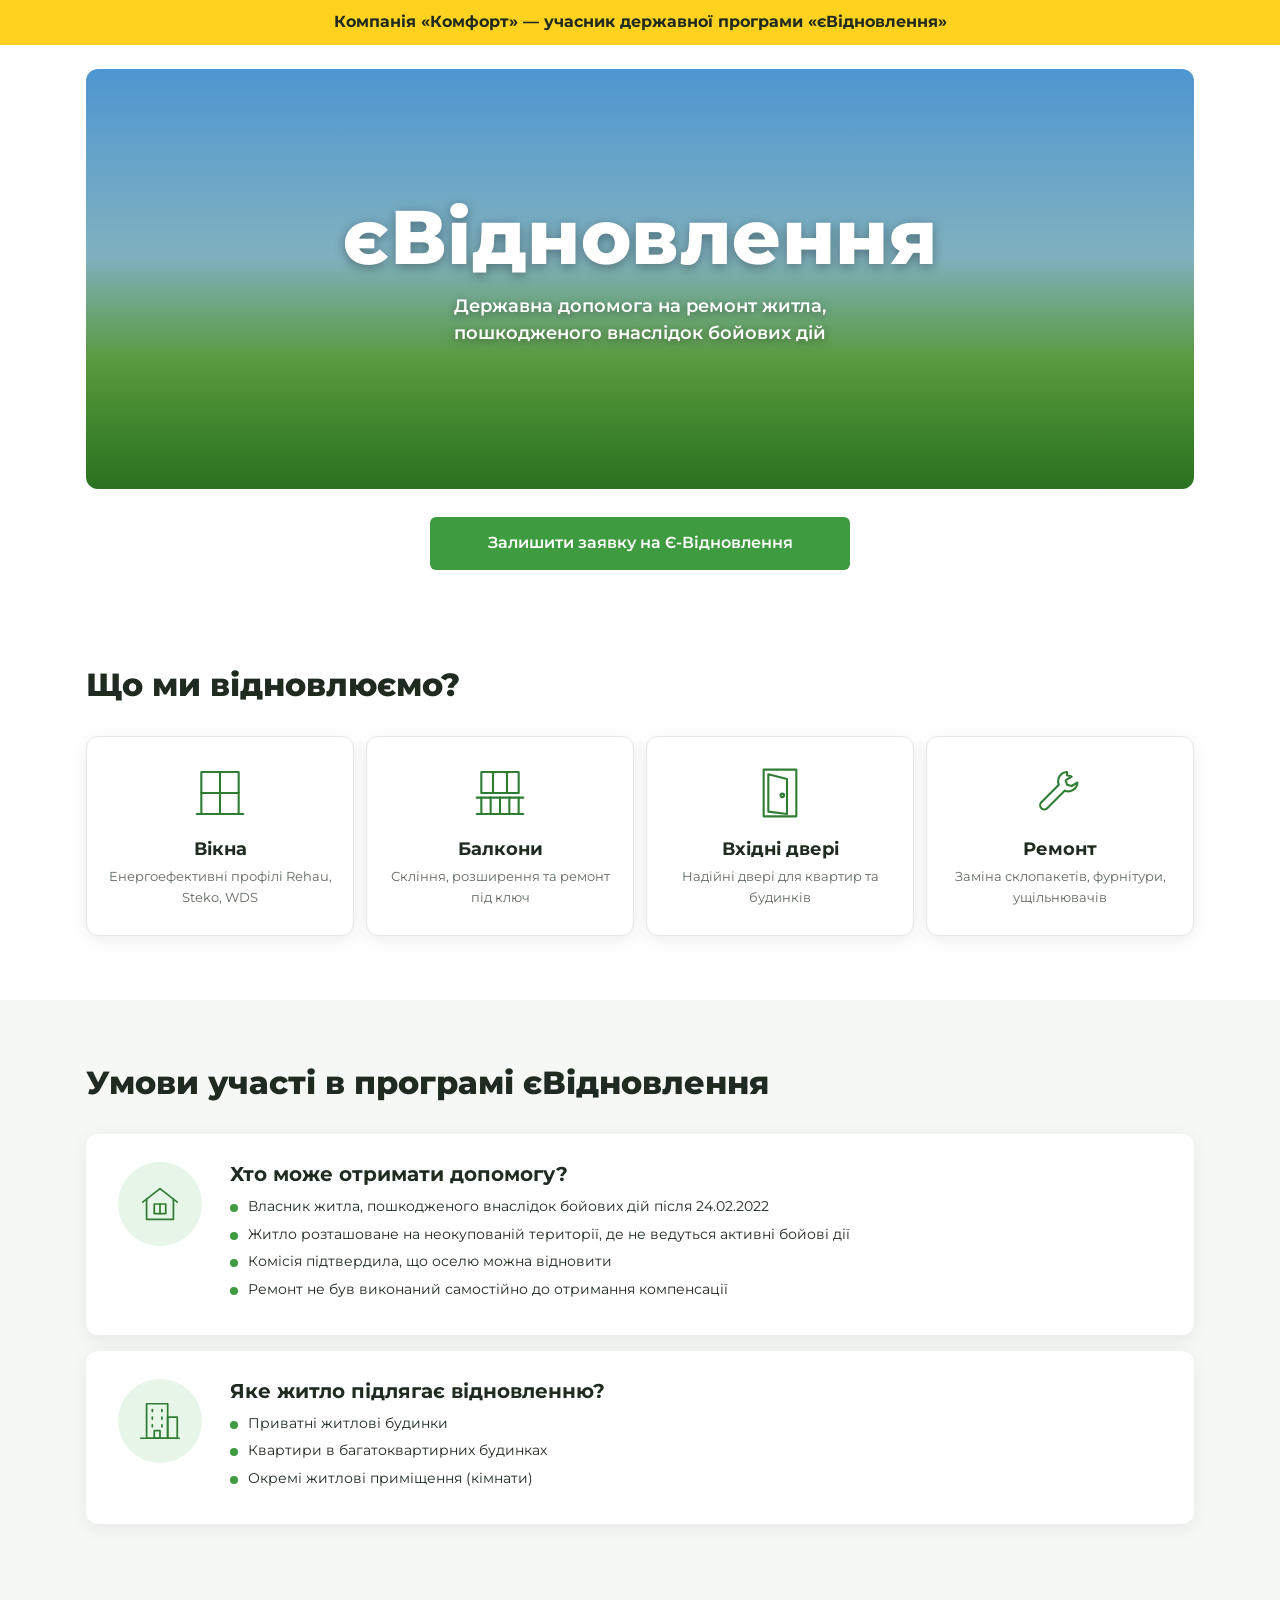
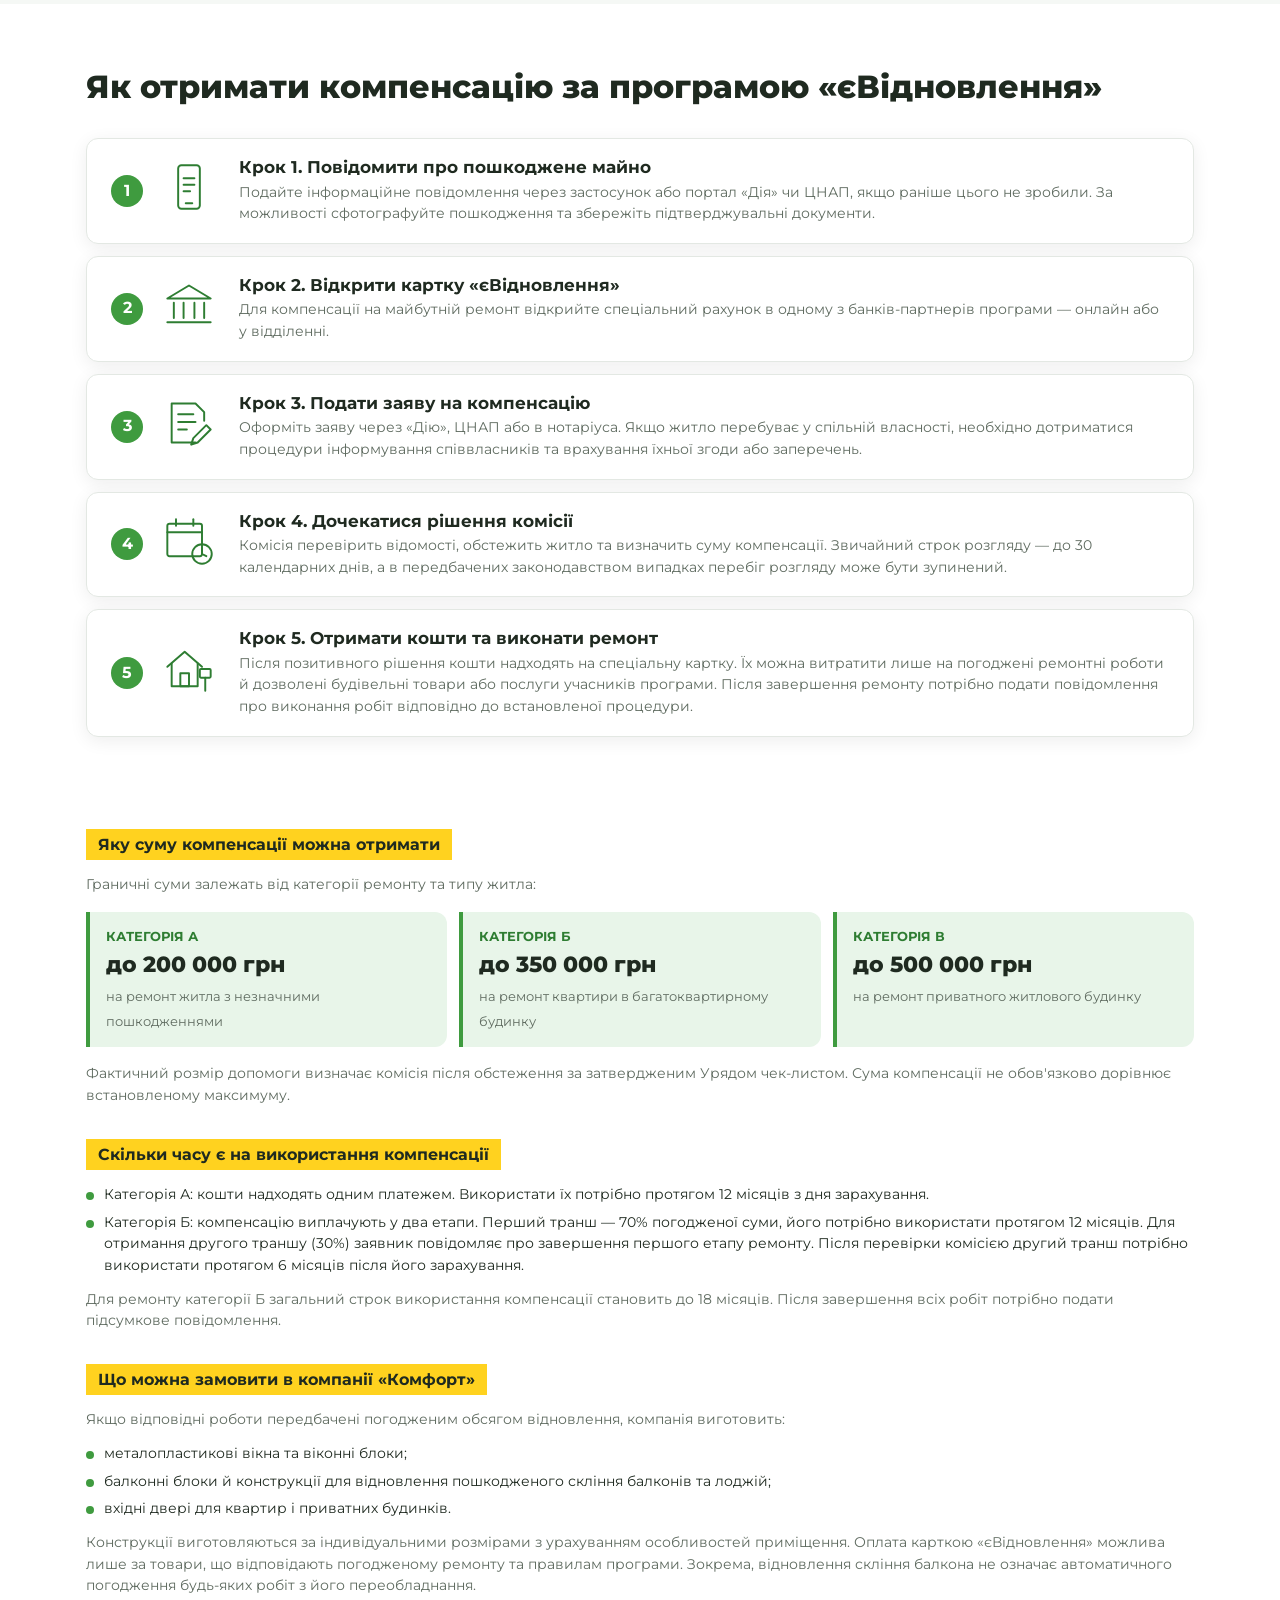
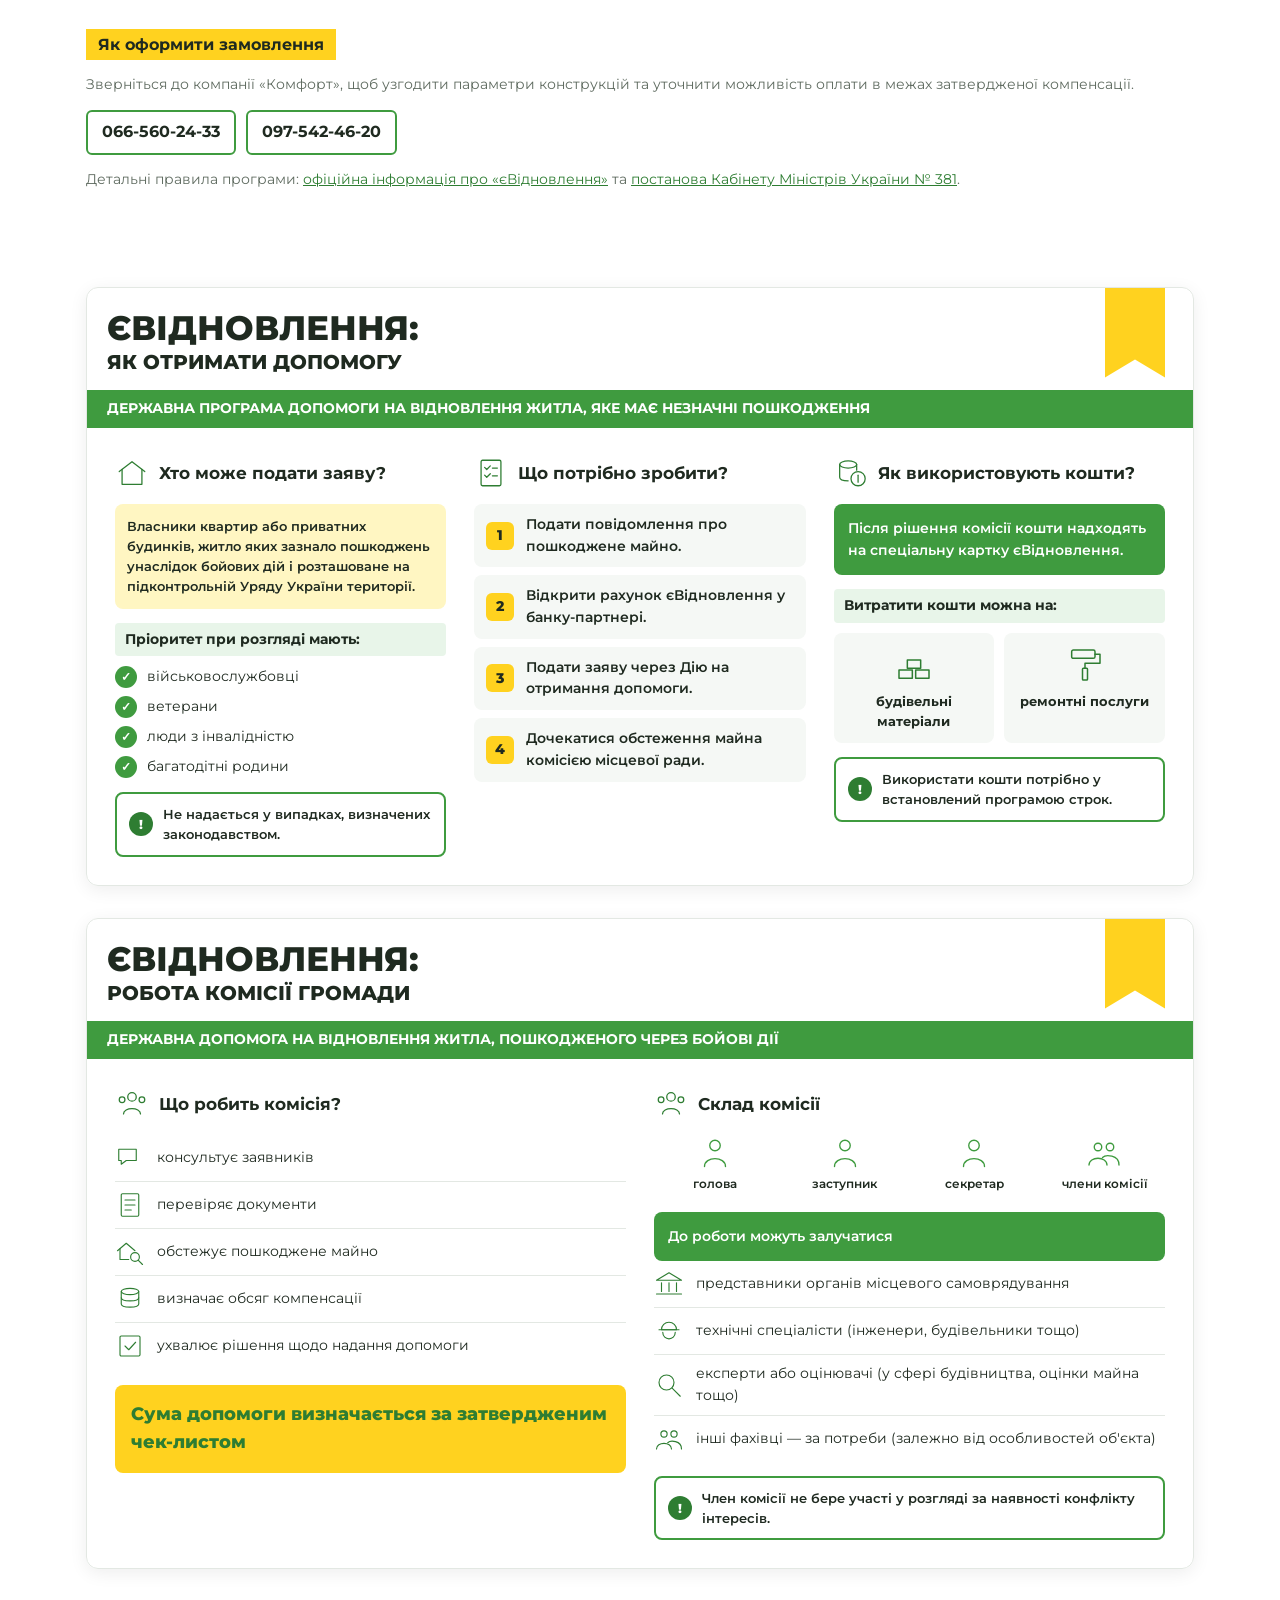
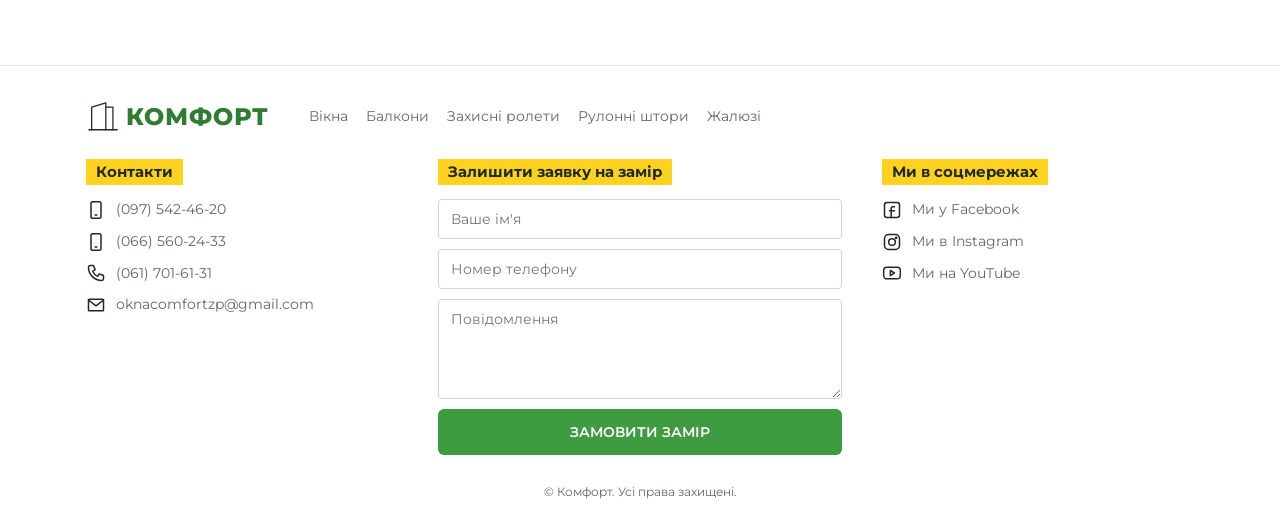
==== index.html @ f156e572 "Лендинг єВідновлення: HTML/CSS + AOS Co-Authored-By: Claude Opus 5.5 <noreply@anthropic.com> Claude-" ====
<!DOCTYPE html>
<html lang="uk">
<head>
<meta charset="UTF-8">
<meta name="viewport" content="width=device-width, initial-scale=1">
<title>єВідновлення — Компанія «Комфорт»</title>
<meta name="description" content="Компанія «Комфорт» — учасник державної програми «єВідновлення». Вікна, балкони, вхідні двері та ремонт за рахунок компенсації.">

<link rel="preconnect" href="https://fonts.googleapis.com">
<link rel="preconnect" href="https://fonts.gstatic.com" crossorigin>
<link href="https://fonts.googleapis.com/css2?family=Montserrat:wght@400;500;600;700;800&display=swap" rel="stylesheet">
<!-- AOS: анімації при прокрутці -->
<link rel="stylesheet" href="https://unpkg.com/aos@2.3.4/dist/aos.css">

<style>
/* ============ БАЗА ============ */
:root{
  --green:#3f9b3f;
  --green-dark:#2e7d32;
  --green-light:#e8f5e9;
  --yellow:#ffd21f;
  --yellow-soft:#fff6c2;
  --text:#1f2a20;
  --muted:#5f6b60;
  --border:#e3e8e3;
  --bg-soft:#f5f8f5;
  --radius:12px;
  --shadow:0 4px 18px rgba(0,0,0,.07);
  --container:1140px;
}
*,*::before,*::after{box-sizing:border-box}
html{scroll-behavior:smooth}
body{
  margin:0;
  font-family:"Montserrat",Arial,sans-serif;
  font-size:15px;
  line-height:1.55;
  color:var(--text);
  background:#fff;
}
img{max-width:100%;display:block}
a{color:var(--green-dark)}
h1,h2,h3,h4{margin:0;line-height:1.2}
ul{margin:0;padding:0}
.container{width:100%;max-width:var(--container);margin:0 auto;padding:0 16px}
section{padding:48px 0}
.section-title{font-size:24px;font-weight:800;margin-bottom:24px}
.btn{
  display:inline-block;
  background:var(--green);
  color:#fff;
  font-weight:600;
  text-decoration:none;
  padding:14px 28px;
  border:0;
  border-radius:6px;
  cursor:pointer;
  font-family:inherit;
  font-size:16px;
  transition:background .2s,transform .2s;
}
.btn:hover{background:var(--green-dark);transform:translateY(-2px)}
.icon{width:48px;height:48px;stroke:var(--green-dark);fill:none;stroke-width:1.8;stroke-linecap:round;stroke-linejoin:round}

/* ============ ВЕРХНЯ ПЛАШКА ============ */
.topbar{
  background:var(--yellow);
  text-align:center;
  font-weight:700;
  font-size:14px;
  padding:10px 16px;
}

/* ============ HERO ============ */
.hero{padding:24px 0 32px}
.hero__banner{
  position:relative;
  border-radius:var(--radius);
  overflow:hidden;
  min-height:240px;
  display:flex;
  flex-direction:column;
  align-items:center;
  justify-content:center;
  text-align:center;
  padding:32px 16px;
  color:#fff;
  /* Замініть на своє зображення: images/hero.jpg (небо, соняшники, будинок) */
  background:
    linear-gradient(180deg,rgba(0,40,90,.15),rgba(0,60,0,.35)),
    url("images/hero.jpg") center/cover no-repeat,
    linear-gradient(180deg,#5aa9e6 0%,#a8d8f0 45%,#7cc04f 70%,#3f8f2f 100%);
}
.hero__title{
  font-size:40px;
  font-weight:800;
  letter-spacing:.5px;
  text-shadow:0 3px 12px rgba(0,0,0,.35);
}
.hero__subtitle{
  margin-top:10px;
  font-size:15px;
  font-weight:600;
  max-width:440px;
  text-shadow:0 2px 8px rgba(0,0,0,.4);
}
.hero__cta{text-align:center;margin-top:28px}
.hero__cta .btn{width:100%;max-width:420px}

/* ============ ЩО МИ ВІДНОВЛЮЄМО ============ */
.services{display:grid;grid-template-columns:repeat(2,1fr);gap:12px}
.service{
  background:#fff;
  border:1px solid var(--border);
  border-radius:var(--radius);
  box-shadow:var(--shadow);
  padding:20px 12px;
  text-align:center;
  transition:transform .2s,box-shadow .2s;
}
.service:hover{transform:translateY(-4px);box-shadow:0 8px 24px rgba(0,0,0,.1)}
.service .icon{width:56px;height:56px;margin:0 auto 10px}
.service h3{font-size:16px;font-weight:700;margin-bottom:6px}
.service p{margin:0;font-size:12px;color:var(--muted)}

/* ============ УМОВИ УЧАСТІ ============ */
.conditions{background:var(--bg-soft)}
.cond-card{
  display:flex;
  gap:16px;
  background:#fff;
  border-radius:var(--radius);
  box-shadow:var(--shadow);
  padding:20px;
  margin-bottom:16px;
}
.cond-card__icon{
  flex:0 0 64px;height:64px;border-radius:50%;
  background:var(--green-light);
  display:flex;align-items:center;justify-content:center;
}
.cond-card__icon .icon{width:36px;height:36px}
.cond-card h3{font-size:17px;font-weight:700;margin-bottom:10px}
.list-dot{list-style:none}
.list-dot li{position:relative;padding-left:18px;margin-bottom:6px;font-size:14px}
.list-dot li::before{
  content:"";position:absolute;left:0;top:8px;
  width:8px;height:8px;border-radius:50%;background:var(--green);
}

/* ============ КРОКИ ============ */
.steps{counter-reset:step}
.step{
  display:flex;align-items:flex-start;gap:14px;
  background:#fff;
  border:1px solid var(--border);
  border-radius:var(--radius);
  box-shadow:var(--shadow);
  padding:16px;
  margin-bottom:12px;
}
.step__num{
  flex:0 0 32px;height:32px;border-radius:50%;
  background:var(--green);color:#fff;font-weight:700;
  display:flex;align-items:center;justify-content:center;
}
.step__icon{display:none}
.step h3{font-size:15px;font-weight:700;margin-bottom:4px}
.step p{margin:0;font-size:13px;color:var(--muted)}

/* ============ ІНФО-БЛОКИ (суми, строки, замовлення) ============ */
.info{padding-top:16px}
.info-block{margin-bottom:32px}
.info-block h3{
  display:inline-block;
  background:var(--yellow);
  font-size:16px;font-weight:700;
  padding:6px 12px;
  margin-bottom:14px;
}
.info-block p{margin:0 0 12px;font-size:14px;color:var(--muted)}
.info-block ul{margin:0 0 12px}
.info-block .list-dot li{color:var(--text)}
.amounts{display:grid;gap:12px;margin:16px 0}
.amount{
  border-left:4px solid var(--green);
  background:var(--green-light);
  border-radius:0 var(--radius) var(--radius) 0;
  padding:14px 16px;
}
.amount b{display:block;font-size:13px;color:var(--green-dark);text-transform:uppercase}
.amount strong{display:block;font-size:22px;font-weight:800;margin:2px 0}
.amount span{font-size:13px;color:var(--muted)}
.phones{display:flex;flex-wrap:wrap;gap:10px;margin:14px 0}
.phones a{
  text-decoration:none;font-weight:700;color:var(--text);
  border:2px solid var(--green);border-radius:6px;padding:8px 14px;
}
.phones a:hover{background:var(--green);color:#fff}

/* ============ ІНФОГРАФІКА ============ */
.ig{
  border:1px solid var(--border);
  border-radius:var(--radius);
  overflow:hidden;
  box-shadow:var(--shadow);
  margin-bottom:32px;
}
.ig__head{
  position:relative;
  padding:20px 70px 16px 20px;
}
.ig__head h2{font-size:24px;font-weight:800;text-transform:uppercase}
.ig__head h2 small{display:block;font-size:16px;margin-top:2px}
.ig__flag{
  position:absolute;top:0;right:16px;width:44px;height:64px;
  background:var(--yellow);
  clip-path:polygon(0 0,100% 0,100% 100%,50% 80%,0 100%);
}
.ig__strip{
  background:var(--green);color:#fff;
  font-size:12px;font-weight:700;text-transform:uppercase;
  padding:8px 20px;
}
.ig__body{display:grid;gap:16px;padding:20px}
.ig__col h3{
  display:flex;align-items:center;gap:10px;
  font-size:17px;font-weight:700;margin-bottom:14px;
}
.ig__col h3 .icon{width:34px;height:34px;flex:0 0 34px}
.note-yellow{background:var(--yellow-soft);border-radius:8px;padding:12px;font-size:13px;font-weight:600}
.note-green{background:var(--green);color:#fff;border-radius:8px;padding:14px;font-size:14px;font-weight:600}
.sub-title{background:var(--green-light);font-weight:700;font-size:14px;padding:6px 10px;margin:14px 0 10px;border-radius:4px}
.check-list{list-style:none}
.check-list li{display:flex;align-items:center;gap:10px;font-size:14px;margin-bottom:8px}
.check-list li::before{
  content:"✓";flex:0 0 22px;height:22px;border-radius:50%;
  background:var(--green);color:#fff;font-size:12px;font-weight:700;
  display:flex;align-items:center;justify-content:center;
}
.warn{
  display:flex;align-items:center;gap:10px;
  border:2px solid var(--green);border-radius:8px;
  padding:10px 12px;margin-top:14px;font-size:13px;font-weight:600;
}
.warn::before{
  content:"!";flex:0 0 24px;height:24px;border-radius:50%;
  background:var(--green-dark);color:#fff;font-weight:800;
  display:flex;align-items:center;justify-content:center;
}
.num-list{list-style:none}
.num-list li{
  display:flex;gap:12px;align-items:center;
  background:var(--bg-soft);border-radius:8px;
  padding:10px 12px;margin-bottom:8px;font-size:14px;font-weight:600;
}
.num-list li span{
  flex:0 0 28px;height:28px;border-radius:6px;background:var(--yellow);
  font-weight:800;display:flex;align-items:center;justify-content:center;
}
.spend{display:grid;grid-template-columns:1fr 1fr;gap:10px;text-align:center;font-weight:700;font-size:13px}
.spend div{background:var(--bg-soft);border-radius:8px;padding:12px 6px}
.spend .icon{width:40px;height:40px;margin:0 auto 6px}
.role-list{display:grid;grid-template-columns:repeat(4,1fr);gap:8px;text-align:center;font-size:12px;font-weight:600}
.role-list .icon{display:block;width:36px;height:36px;margin:0 auto 4px;stroke:var(--green)}
.spend .icon{display:block}
.icon-list{list-style:none}
.icon-list li{display:flex;align-items:center;gap:12px;font-size:14px;padding:8px 0;border-bottom:1px solid var(--border)}
.icon-list li:last-child{border-bottom:0}
.icon-list .icon{width:30px;height:30px;flex:0 0 30px}
.sum-box{
  background:var(--yellow);border-radius:8px;
  padding:16px;font-size:18px;font-weight:800;color:var(--green-dark);margin-top:16px;
}

/* ============ ФУТЕР ============ */
.footer{border-top:1px solid var(--border);padding:32px 0 24px;background:#fff}
.footer__top{display:flex;flex-direction:column;gap:16px;margin-bottom:24px}
.logo{display:flex;align-items:center;gap:6px;text-decoration:none;color:var(--green-dark);font-size:24px;font-weight:800;letter-spacing:1px}
.logo .icon{width:34px;height:34px;stroke:var(--text)}
.footer__nav{display:flex;flex-wrap:wrap;gap:8px 18px}
.footer__nav a{text-decoration:none;color:var(--muted);font-size:14px}
.footer__nav a:hover{color:var(--green-dark)}
.footer__grid{display:grid;gap:28px}
.footer h4{
  display:inline-block;background:var(--yellow);
  font-size:15px;padding:4px 10px;margin-bottom:14px;
}
.contacts{list-style:none}
.contacts li{margin-bottom:10px}
.contacts a{display:flex;align-items:center;gap:10px;text-decoration:none;color:var(--muted);font-size:14px}
.contacts .icon{width:20px;height:20px;stroke:var(--text)}
.form{display:grid;gap:10px}
.form input,.form textarea{
  width:100%;font-family:inherit;font-size:14px;
  border:1px solid #cfd6cf;border-radius:4px;padding:10px 12px;
}
.form input:focus,.form textarea:focus{outline:2px solid var(--green);border-color:transparent}
.form textarea{min-height:100px;resize:vertical}
.form .btn{text-transform:uppercase;font-size:14px}
.copy{text-align:center;color:var(--muted);font-size:12px;margin-top:28px}

/* ============ ПЛАНШЕТ ≥ 640 ============ */
@media (min-width:640px){
  .hero__banner{min-height:320px}
  .hero__title{font-size:56px}
  .services{grid-template-columns:repeat(4,1fr)}
  .amounts{grid-template-columns:repeat(3,1fr)}
  .footer__grid{grid-template-columns:1fr 1fr}
}

/* ============ ДЕСКТОП ≥ 992 ============ */
@media (min-width:992px){
  body{font-size:16px}
  section{padding:64px 0}
  .section-title{font-size:32px;margin-bottom:32px}
  .topbar{font-size:16px}
  .hero__banner{min-height:420px}
  .hero__title{font-size:76px}
  .hero__subtitle{font-size:18px;max-width:520px}
  .service{padding:28px 16px}
  .service h3{font-size:18px}
  .service p{font-size:13px}
  .cond-card{padding:28px 32px;gap:28px}
  .cond-card__icon{flex-basis:84px;height:84px}
  .cond-card__icon .icon{width:46px;height:46px}
  .cond-card h3{font-size:20px}
  .step{align-items:center;padding:18px 24px;gap:20px}
  .step__icon{display:block;flex:0 0 56px}
  .step__icon .icon{width:52px;height:52px}
  .step h3{font-size:17px}
  .step p{font-size:14px}
  .ig__head h2{font-size:34px}
  .ig__head h2 small{font-size:20px}
  .ig__flag{width:60px;height:90px;right:28px}
  .ig__strip{font-size:14px}
  .ig__body{grid-template-columns:repeat(3,1fr);gap:28px;padding:28px}
  .ig__body--two{grid-template-columns:1fr 1fr}
  .footer__top{flex-direction:row;align-items:center;gap:40px}
  .footer__grid{grid-template-columns:1fr 1.3fr 1fr;gap:40px}
}

/* Пульсація головної кнопки */
.hero__cta .btn{animation:pulse 2.4s ease-in-out 1.5s infinite}
@keyframes pulse{
  0%,100%{box-shadow:0 0 0 0 rgba(63,155,63,.45)}
  50%{box-shadow:0 0 0 12px rgba(63,155,63,0)}
}
/* Не даємо AOS створювати горизонтальний скрол на мобільному */
body{overflow-x:hidden}

/* Повага до налаштувань «менше анімацій» */
@media (prefers-reduced-motion:reduce){
  *{transition:none!important;animation:none!important}
  html{scroll-behavior:auto}
}
</style>
</head>
<body>

<!-- ================= ВЕРХНЯ ПЛАШКА ================= -->
<div class="topbar" data-aos="fade-down">Компанія «Комфорт» — учасник державної програми «єВідновлення»</div>

<!-- ================= HERO ================= -->
<header class="hero">
  <div class="container">
    <div class="hero__banner" data-aos="zoom-in">
      <h1 class="hero__title" data-aos="fade-down" data-aos-delay="300">єВідновлення</h1>
      <p class="hero__subtitle" data-aos="fade-up" data-aos-delay="500">Державна допомога на ремонт житла, пошкодженого внаслідок бойових дій</p>
    </div>
    <div class="hero__cta" data-aos="zoom-in" data-aos-delay="600">
      <a href="#order" class="btn">Залишити заявку на Є-Відновлення</a>
    </div>
  </div>
</header>

<!-- ================= ЩО МИ ВІДНОВЛЮЄМО ================= -->
<section id="services">
  <div class="container">
    <h2 class="section-title" data-aos="fade-up">Що ми відновлюємо?</h2>
    <div class="services">
      <div class="service" data-aos="flip-left" data-aos-delay="0">
        <svg class="icon" viewBox="0 0 48 48"><rect x="8" y="6" width="32" height="36"/><line x1="24" y1="6" x2="24" y2="42"/><line x1="8" y1="24" x2="40" y2="24"/><line x1="4" y1="42" x2="44" y2="42"/></svg>
        <h3>Вікна</h3>
        <p>Енергоефективні профілі Rehau, Steko, WDS</p>
      </div>
      <div class="service" data-aos="flip-left" data-aos-delay="100">
        <svg class="icon" viewBox="0 0 48 48"><rect x="8" y="6" width="32" height="18"/><line x1="18" y1="6" x2="18" y2="24"/><line x1="30" y1="6" x2="30" y2="24"/><line x1="4" y1="28" x2="44" y2="28"/><line x1="8" y1="28" x2="8" y2="42"/><line x1="16" y1="28" x2="16" y2="42"/><line x1="24" y1="28" x2="24" y2="42"/><line x1="32" y1="28" x2="32" y2="42"/><line x1="40" y1="28" x2="40" y2="42"/><line x1="4" y1="42" x2="44" y2="42"/></svg>
        <h3>Балкони</h3>
        <p>Скління, розширення та ремонт під ключ</p>
      </div>
      <div class="service" data-aos="flip-left" data-aos-delay="200">
        <svg class="icon" viewBox="0 0 48 48"><rect x="10" y="4" width="28" height="40"/><path d="M14 8 L30 12 V42 L14 40 Z"/><circle cx="26" cy="26" r="1.5"/></svg>
        <h3>Вхідні двері</h3>
        <p>Надійні двері для квартир та будинків</p>
      </div>
      <div class="service" data-aos="flip-left" data-aos-delay="300">
        <svg class="icon" viewBox="0 0 48 48"><path d="M30 6a8 8 0 0 0-7 11L8 32a3.5 3.5 0 0 0 5 5l15-15a8 8 0 0 0 11-7l-5 3-4-1-1-4 5-3a8 8 0 0 0-4-1z"/></svg>
        <h3>Ремонт</h3>
        <p>Заміна склопакетів, фурнітури, ущільнювачів</p>
      </div>
    </div>
  </div>
</section>

<!-- ================= УМОВИ УЧАСТІ ================= -->
<section class="conditions" id="conditions">
  <div class="container">
    <h2 class="section-title" data-aos="fade-up">Умови участі в програмі єВідновлення</h2>

    <div class="cond-card" data-aos="fade-right">
      <div class="cond-card__icon" data-aos="zoom-in" data-aos-delay="200">
        <svg class="icon" viewBox="0 0 48 48"><path d="M6 22 L24 8 L42 22"/><path d="M10 19 V40 H38 V19"/><rect x="18" y="24" width="12" height="10"/><line x1="24" y1="24" x2="24" y2="34"/></svg>
      </div>
      <div>
        <h3>Хто може отримати допомогу?</h3>
        <ul class="list-dot">
          <li>Власник житла, пошкодженого внаслідок бойових дій після 24.02.2022</li>
          <li>Житло розташоване на неокупованій території, де не ведуться активні бойові дії</li>
          <li>Комісія підтвердила, що оселю можна відновити</li>
          <li>Ремонт не був виконаний самостійно до отримання компенсації</li>
        </ul>
      </div>
    </div>

    <div class="cond-card" data-aos="fade-left">
      <div class="cond-card__icon" data-aos="zoom-in" data-aos-delay="200">
        <svg class="icon" viewBox="0 0 48 48"><rect x="10" y="6" width="22" height="36"/><line x1="4" y1="42" x2="44" y2="42"/><rect x="32" y="20" width="10" height="22"/><line x1="16" y1="12" x2="16" y2="14"/><line x1="26" y1="12" x2="26" y2="14"/><line x1="16" y1="20" x2="16" y2="22"/><line x1="26" y1="20" x2="26" y2="22"/><line x1="16" y1="28" x2="16" y2="30"/><line x1="26" y1="28" x2="26" y2="30"/><rect x="18" y="34" width="6" height="8"/></svg>
      </div>
      <div>
        <h3>Яке житло підлягає відновленню?</h3>
        <ul class="list-dot">
          <li>Приватні житлові будинки</li>
          <li>Квартири в багатоквартирних будинках</li>
          <li>Окремі житлові приміщення (кімнати)</li>
        </ul>
      </div>
    </div>
  </div>
</section>

<!-- ================= ЯК ОТРИМАТИ КОМПЕНСАЦІЮ ================= -->
<section id="steps">
  <div class="container">
    <h2 class="section-title" data-aos="fade-up">Як отримати компенсацію за програмою «єВідновлення»</h2>

    <div class="steps">
      <div class="step" data-aos="fade-right" data-aos-delay="0">
        <div class="step__num" data-aos="zoom-in" data-aos-delay="250">1</div>
        <div class="step__icon"><svg class="icon" viewBox="0 0 48 48"><rect x="14" y="4" width="20" height="40" rx="3"/><line x1="21" y1="39" x2="27" y2="39"/><line x1="19" y1="16" x2="29" y2="16"/><line x1="19" y1="22" x2="29" y2="22"/><line x1="19" y1="28" x2="25" y2="28"/></svg></div>
        <div>
          <h3>Крок 1. Повідомити про пошкоджене майно</h3>
          <p>Подайте інформаційне повідомлення через застосунок або портал «Дія» чи ЦНАП, якщо раніше цього не зробили. За можливості сфотографуйте пошкодження та збережіть підтверджувальні документи.</p>
        </div>
      </div>

      <div class="step" data-aos="fade-left" data-aos-delay="80">
        <div class="step__num" data-aos="zoom-in" data-aos-delay="250">2</div>
        <div class="step__icon"><svg class="icon" viewBox="0 0 48 48"><path d="M4 18 L24 6 L44 18 Z"/><line x1="10" y1="22" x2="10" y2="36"/><line x1="19" y1="22" x2="19" y2="36"/><line x1="29" y1="22" x2="29" y2="36"/><line x1="38" y1="22" x2="38" y2="36"/><line x1="4" y1="40" x2="44" y2="40"/></svg></div>
        <div>
          <h3>Крок 2. Відкрити картку «єВідновлення»</h3>
          <p>Для компенсації на майбутній ремонт відкрийте спеціальний рахунок в одному з банків-партнерів програми — онлайн або у відділенні.</p>
        </div>
      </div>

      <div class="step" data-aos="fade-right" data-aos-delay="160">
        <div class="step__num" data-aos="zoom-in" data-aos-delay="250">3</div>
        <div class="step__icon"><svg class="icon" viewBox="0 0 48 48"><path d="M30 42 H8 V6 H30 L38 14 V22"/><line x1="14" y1="16" x2="28" y2="16"/><line x1="14" y1="23" x2="30" y2="23"/><line x1="14" y1="30" x2="22" y2="30"/><path d="M40 26 L28 38 L26 44 L32 42 L44 30 Z"/></svg></div>
        <div>
          <h3>Крок 3. Подати заяву на компенсацію</h3>
          <p>Оформіть заяву через «Дію», ЦНАП або в нотаріуса. Якщо житло перебуває у спільній власності, необхідно дотриматися процедури інформування співвласників та врахування їхньої згоди або заперечень.</p>
        </div>
      </div>

      <div class="step" data-aos="fade-left" data-aos-delay="240">
        <div class="step__num" data-aos="zoom-in" data-aos-delay="250">4</div>
        <div class="step__icon"><svg class="icon" viewBox="0 0 48 48"><rect x="4" y="8" width="32" height="30" rx="2"/><line x1="4" y1="16" x2="36" y2="16"/><line x1="12" y1="4" x2="12" y2="10"/><line x1="28" y1="4" x2="28" y2="10"/><circle cx="36" cy="36" r="9"/><polyline points="36,31 36,36 40,38"/></svg></div>
        <div>
          <h3>Крок 4. Дочекатися рішення комісії</h3>
          <p>Комісія перевірить відомості, обстежить житло та визначить суму компенсації. Звичайний строк розгляду — до 30 календарних днів, а в передбачених законодавством випадках перебіг розгляду може бути зупинений.</p>
        </div>
      </div>

      <div class="step" data-aos="fade-right" data-aos-delay="320">
        <div class="step__num" data-aos="zoom-in" data-aos-delay="250">5</div>
        <div class="step__icon"><svg class="icon" viewBox="0 0 48 48"><path d="M4 22 L20 8 L36 22"/><path d="M8 19 V40 H32 V19"/><rect x="16" y="28" width="8" height="12"/><rect x="34" y="24" width="10" height="8" rx="1"/><line x1="39" y1="32" x2="39" y2="44"/></svg></div>
        <div>
          <h3>Крок 5. Отримати кошти та виконати ремонт</h3>
          <p>Після позитивного рішення кошти надходять на спеціальну картку. Їх можна витратити лише на погоджені ремонтні роботи й дозволені будівельні товари або послуги учасників програми. Після завершення ремонту потрібно подати повідомлення про виконання робіт відповідно до встановленої процедури.</p>
        </div>
      </div>
    </div>
  </div>
</section>

<!-- ================= СУМИ, СТРОКИ, ЗАМОВЛЕННЯ ================= -->
<section class="info" id="order">
  <div class="container">

    <div class="info-block" data-aos="fade-up">
      <h3>Яку суму компенсації можна отримати</h3>
      <p>Граничні суми залежать від категорії ремонту та типу житла:</p>
      <div class="amounts">
        <div class="amount" data-aos="fade-up" data-aos-delay="0"><b>Категорія А</b><strong>до 200 000 грн</strong><span>на ремонт житла з незначними пошкодженнями</span></div>
        <div class="amount" data-aos="fade-up" data-aos-delay="150"><b>Категорія Б</b><strong>до 350 000 грн</strong><span>на ремонт квартири в багатоквартирному будинку</span></div>
        <div class="amount" data-aos="fade-up" data-aos-delay="300"><b>Категорія В</b><strong>до 500 000 грн</strong><span>на ремонт приватного житлового будинку</span></div>
      </div>
      <p>Фактичний розмір допомоги визначає комісія після обстеження за затвердженим Урядом чек-листом. Сума компенсації не обов'язково дорівнює встановленому максимуму.</p>
    </div>

    <div class="info-block" data-aos="fade-up">
      <h3>Скільки часу є на використання компенсації</h3>
      <ul class="list-dot">
        <li>Категорія А: кошти надходять одним платежем. Використати їх потрібно протягом 12 місяців з дня зарахування.</li>
        <li>Категорія Б: компенсацію виплачують у два етапи. Перший транш — 70% погодженої суми, його потрібно використати протягом 12 місяців. Для отримання другого траншу (30%) заявник повідомляє про завершення першого етапу ремонту. Після перевірки комісією другий транш потрібно використати протягом 6 місяців після його зарахування.</li>
      </ul>
      <p>Для ремонту категорії Б загальний строк використання компенсації становить до 18 місяців. Після завершення всіх робіт потрібно подати підсумкове повідомлення.</p>
    </div>

    <div class="info-block" data-aos="fade-up">
      <h3>Що можна замовити в компанії «Комфорт»</h3>
      <p>Якщо відповідні роботи передбачені погодженим обсягом відновлення, компанія виготовить:</p>
      <ul class="list-dot">
        <li>металопластикові вікна та віконні блоки;</li>
        <li>балконні блоки й конструкції для відновлення пошкодженого скління балконів та лоджій;</li>
        <li>вхідні двері для квартир і приватних будинків.</li>
      </ul>
      <p>Конструкції виготовляються за індивідуальними розмірами з урахуванням особливостей приміщення. Оплата карткою «єВідновлення» можлива лише за товари, що відповідають погодженому ремонту та правилам програми. Зокрема, відновлення скління балкона не означає автоматичного погодження будь-яких робіт з його переобладнання.</p>
    </div>

    <div class="info-block" data-aos="fade-up">
      <h3>Як оформити замовлення</h3>
      <p>Зверніться до компанії «Комфорт», щоб узгодити параметри конструкцій та уточнити можливість оплати в межах затвердженої компенсації.</p>
      <div class="phones">
        <a href="tel:+380665602433" data-aos="zoom-in">066-560-24-33</a>
        <a href="tel:+380975424620" data-aos="zoom-in" data-aos-delay="150">097-542-46-20</a>
      </div>
      <p>Детальні правила програми: <a href="https://erecovery.diia.gov.ua/" target="_blank" rel="noopener">офіційна інформація про «єВідновлення»</a> та <a href="#" target="_blank" rel="noopener"><!-- TODO: вставити посилання на постанову --> постанова Кабінету Міністрів України № 381</a>.</p>
    </div>
  </div>
</section>

<!-- ================= ІНФОГРАФІКА 1: ЯК ОТРИМАТИ ДОПОМОГУ ================= -->
<section style="padding-top:0">
  <div class="container">
    <div class="ig" data-aos="fade-up">
      <div class="ig__head">
        <h2>єВідновлення: <small>як отримати допомогу</small></h2>
        <!-- Тут можна вставити рядок логотипів партнерів: <img src="images/partners.png" alt="Партнери програми"> -->
        <div class="ig__flag" data-aos="fade-down" data-aos-delay="300"></div>
      </div>
      <div class="ig__strip">Державна програма допомоги на відновлення житла, яке має незначні пошкодження</div>

      <div class="ig__body">
        <div class="ig__col" data-aos="fade-up" data-aos-delay="0">
          <h3><svg class="icon" viewBox="0 0 48 48"><path d="M6 22 L24 8 L42 22"/><path d="M10 19 V40 H38 V19"/></svg>Хто може подати заяву?</h3>
          <div class="note-yellow">Власники квартир або приватних будинків, житло яких зазнало пошкоджень унаслідок бойових дій і розташоване на підконтрольній Уряду України території.</div>
          <div class="sub-title">Пріоритет при розгляді мають:</div>
          <ul class="check-list">
            <li data-aos="fade-right" data-aos-delay="0">військовослужбовці</li>
            <li data-aos="fade-right" data-aos-delay="80">ветерани</li>
            <li data-aos="fade-right" data-aos-delay="160">люди з інвалідністю</li>
            <li data-aos="fade-right" data-aos-delay="240">багатодітні родини</li>
          </ul>
          <div class="warn">Не надається у випадках, визначених законодавством.</div>
        </div>

        <div class="ig__col" data-aos="fade-up" data-aos-delay="150">
          <h3><svg class="icon" viewBox="0 0 48 48"><rect x="10" y="6" width="28" height="36" rx="2"/><polyline points="15,16 18,19 23,14"/><line x1="26" y1="17" x2="33" y2="17"/><polyline points="15,27 18,30 23,25"/><line x1="26" y1="28" x2="33" y2="28"/></svg>Що потрібно зробити?</h3>
          <ul class="num-list">
            <li data-aos="fade-left" data-aos-delay="0"><span>1</span>Подати повідомлення про пошкоджене майно.</li>
            <li data-aos="fade-left" data-aos-delay="100"><span>2</span>Відкрити рахунок єВідновлення у банку-партнері.</li>
            <li data-aos="fade-left" data-aos-delay="200"><span>3</span>Подати заяву через Дію на отримання допомоги.</li>
            <li data-aos="fade-left" data-aos-delay="300"><span>4</span>Дочекатися обстеження майна комісією місцевої ради.</li>
          </ul>
        </div>

        <div class="ig__col" data-aos="fade-up" data-aos-delay="300">
          <h3><svg class="icon" viewBox="0 0 48 48"><ellipse cx="20" cy="12" rx="12" ry="5"/><path d="M8 12 V30 C8 33 13 35 20 35"/><path d="M32 12 V20"/><circle cx="34" cy="32" r="10"/><line x1="34" y1="27" x2="34" y2="37"/></svg>Як використовують кошти?</h3>
          <div class="note-green">Після рішення комісії кошти надходять на спеціальну картку єВідновлення.</div>
          <div class="sub-title">Витратити кошти можна на:</div>
          <div class="spend">
            <div><svg class="icon" viewBox="0 0 48 48"><rect x="6" y="30" width="16" height="10"/><rect x="26" y="30" width="16" height="10"/><rect x="16" y="18" width="16" height="10"/></svg>будівельні матеріали</div>
            <div><svg class="icon" viewBox="0 0 48 48"><rect x="8" y="6" width="28" height="10" rx="2"/><path d="M36 11 H42 V22 H24 V28"/><rect x="21" y="28" width="6" height="14" rx="1"/></svg>ремонтні послуги</div>
          </div>
          <div class="warn">Використати кошти потрібно у встановлений програмою строк.</div>
        </div>
      </div>
    </div>

    <!-- ================= ІНФОГРАФІКА 2: РОБОТА КОМІСІЇ ================= -->
    <div class="ig" data-aos="fade-up">
      <div class="ig__head">
        <h2>єВідновлення: <small>робота комісії громади</small></h2>
        <div class="ig__flag" data-aos="fade-down" data-aos-delay="300"></div>
      </div>
      <div class="ig__strip">Державна допомога на відновлення житла, пошкодженого через бойові дії</div>

      <div class="ig__body ig__body--two">
        <div class="ig__col" data-aos="fade-up" data-aos-delay="0">
          <h3><svg class="icon" viewBox="0 0 48 48"><circle cx="24" cy="14" r="6"/><path d="M12 38 C12 28 36 28 36 38"/><circle cx="10" cy="18" r="4"/><circle cx="38" cy="18" r="4"/></svg>Що робить комісія?</h3>
          <ul class="icon-list">
            <li data-aos="fade-right" data-aos-delay="0"><svg class="icon" viewBox="0 0 48 48"><path d="M6 10 H34 V28 H18 L10 34 V28 H6 Z"/></svg>консультує заявників</li>
            <li data-aos="fade-right" data-aos-delay="80"><svg class="icon" viewBox="0 0 48 48"><rect x="10" y="6" width="28" height="36" rx="2"/><line x1="16" y1="16" x2="32" y2="16"/><line x1="16" y1="24" x2="32" y2="24"/><line x1="16" y1="32" x2="26" y2="32"/></svg>перевіряє документи</li>
            <li data-aos="fade-right" data-aos-delay="160"><svg class="icon" viewBox="0 0 48 48"><path d="M4 22 L18 10 L32 22"/><path d="M8 19 V36 H22"/><circle cx="32" cy="32" r="7"/><line x1="37" y1="37" x2="44" y2="44"/></svg>обстежує пошкоджене майно</li>
            <li data-aos="fade-right" data-aos-delay="240"><svg class="icon" viewBox="0 0 48 48"><ellipse cx="24" cy="12" rx="14" ry="5"/><path d="M10 12 V22 C10 25 16 27 24 27 C32 27 38 25 38 22 V12"/><path d="M10 22 V32 C10 35 16 37 24 37 C32 37 38 35 38 32 V22"/></svg>визначає обсяг компенсації</li>
            <li data-aos="fade-right" data-aos-delay="320"><svg class="icon" viewBox="0 0 48 48"><rect x="8" y="8" width="32" height="32" rx="2"/><polyline points="16,24 22,30 33,18"/></svg>ухвалює рішення щодо надання допомоги</li>
          </ul>
          <div class="sum-box" data-aos="zoom-in">Сума допомоги визначається за затвердженим чек-листом</div>
        </div>

        <div class="ig__col" data-aos="fade-up" data-aos-delay="150">
          <h3><svg class="icon" viewBox="0 0 48 48"><circle cx="24" cy="14" r="6"/><path d="M12 38 C12 28 36 28 36 38"/><circle cx="10" cy="18" r="4"/><circle cx="38" cy="18" r="4"/></svg>Склад комісії</h3>
          <div class="role-list" data-aos="zoom-in-up">
            <div><svg class="icon" viewBox="0 0 48 48"><circle cx="24" cy="14" r="7"/><path d="M10 42 C10 28 38 28 38 42"/></svg>голова</div>
            <div><svg class="icon" viewBox="0 0 48 48"><circle cx="24" cy="14" r="7"/><path d="M10 42 C10 28 38 28 38 42"/></svg>заступник</div>
            <div><svg class="icon" viewBox="0 0 48 48"><circle cx="24" cy="14" r="7"/><path d="M10 42 C10 28 38 28 38 42"/></svg>секретар</div>
            <div><svg class="icon" viewBox="0 0 48 48"><circle cx="16" cy="16" r="5"/><circle cx="32" cy="16" r="5"/><path d="M4 40 C4 28 28 28 28 40"/><path d="M22 30 C26 26 44 26 44 40"/></svg>члени комісії</div>
          </div>
          <div class="note-green" style="margin-top:18px">До роботи можуть залучатися</div>
          <ul class="icon-list">
            <li data-aos="fade-right" data-aos-delay="0"><svg class="icon" viewBox="0 0 48 48"><path d="M4 18 L24 6 L44 18 Z"/><line x1="12" y1="22" x2="12" y2="36"/><line x1="24" y1="22" x2="24" y2="36"/><line x1="36" y1="22" x2="36" y2="36"/><line x1="4" y1="40" x2="44" y2="40"/></svg>представники органів місцевого самоврядування</li>
            <li data-aos="fade-right" data-aos-delay="80"><svg class="icon" viewBox="0 0 48 48"><path d="M12 22 A12 12 0 0 1 36 22 Z"/><line x1="8" y1="22" x2="40" y2="22"/><path d="M14 26 C14 40 34 40 34 26"/></svg>технічні спеціалісти (інженери, будівельники тощо)</li>
            <li data-aos="fade-right" data-aos-delay="160"><svg class="icon" viewBox="0 0 48 48"><circle cx="20" cy="20" r="12"/><line x1="29" y1="29" x2="42" y2="42"/></svg>експерти або оцінювачі (у сфері будівництва, оцінки майна тощо)</li>
            <li data-aos="fade-right" data-aos-delay="240"><svg class="icon" viewBox="0 0 48 48"><circle cx="16" cy="16" r="5"/><circle cx="32" cy="16" r="5"/><path d="M4 40 C4 28 28 28 28 40"/><path d="M22 30 C26 26 44 26 44 40"/></svg>інші фахівці — за потреби (залежно від особливостей об'єкта)</li>
          </ul>
          <div class="warn">Член комісії не бере участі у розгляді за наявності конфлікту інтересів.</div>
        </div>
      </div>
    </div>
  </div>
</section>

<!-- ================= ФУТЕР ================= -->
<footer class="footer" id="contacts">
  <div class="container">
    <div class="footer__top" data-aos="fade-up">
      <a href="#" class="logo">
        <svg class="icon" viewBox="0 0 48 48"><path d="M8 42 V10 L28 4 V42"/><path d="M28 10 H38 V42"/><line x1="4" y1="42" x2="44" y2="42"/></svg>
        КОМФОРТ
      </a>
      <nav class="footer__nav">
        <a href="#">Вікна</a>
        <a href="#">Балкони</a>
        <a href="#">Захисні ролети</a>
        <a href="#">Рулонні штори</a>
        <a href="#">Жалюзі</a>
      </nav>
    </div>

    <div class="footer__grid">
      <div data-aos="fade-up" data-aos-delay="0">
        <h4>Контакти</h4>
        <ul class="contacts">
          <li><a href="tel:+380975424620"><svg class="icon" viewBox="0 0 24 24"><rect x="6" y="2" width="12" height="20" rx="2"/><line x1="11" y1="18" x2="13" y2="18"/></svg>(097) 542-46-20</a></li>
          <li><a href="tel:+380665602433"><svg class="icon" viewBox="0 0 24 24"><rect x="6" y="2" width="12" height="20" rx="2"/><line x1="11" y1="18" x2="13" y2="18"/></svg>(066) 560-24-33</a></li>
          <li><a href="tel:+380617016131"><svg class="icon" viewBox="0 0 24 24"><path d="M5 3 H9 L11 8 L8 10 A11 11 0 0 0 14 16 L16 13 L21 15 V19 A2 2 0 0 1 19 21 A16 16 0 0 1 3 5 A2 2 0 0 1 5 3"/></svg>(061) 701-61-31</a></li>
          <li><a href="mailto:oknacomfortzp@gmail.com"><svg class="icon" viewBox="0 0 24 24"><rect x="3" y="5" width="18" height="14" rx="1"/><polyline points="3,6 12,13 21,6"/></svg>oknacomfortzp@gmail.com</a></li>
        </ul>
      </div>

      <div data-aos="fade-up" data-aos-delay="150">
        <h4>Залишити заявку на замір</h4>
        <!-- action вкажіть свій обробник (PHP-скрипт, Telegram-бот, Formspree тощо) -->
        <form class="form" action="#" method="post">
          <input type="text" name="name" placeholder="Ваше ім'я" required>
          <input type="tel" name="phone" placeholder="Номер телефону" required>
          <textarea name="message" placeholder="Повідомлення"></textarea>
          <button type="submit" class="btn">Замовити замір</button>
        </form>
      </div>

      <div data-aos="fade-up" data-aos-delay="300">
        <h4>Ми в соцмережах</h4>
        <ul class="contacts">
          <li><a href="#"><svg class="icon" viewBox="0 0 24 24"><rect x="3" y="3" width="18" height="18" rx="3"/><path d="M15 8 H13 A2 2 0 0 0 11 10 V21 M9 13 H15"/></svg>Ми у Facebook</a></li>
          <li><a href="#"><svg class="icon" viewBox="0 0 24 24"><rect x="3" y="3" width="18" height="18" rx="5"/><circle cx="12" cy="12" r="4"/><circle cx="17" cy="7" r=".8"/></svg>Ми в Instagram</a></li>
          <li><a href="#"><svg class="icon" viewBox="0 0 24 24"><rect x="2" y="5" width="20" height="14" rx="4"/><polygon points="10,9 15,12 10,15"/></svg>Ми на YouTube</a></li>
        </ul>
      </div>
    </div>

    <div class="copy">© Комфорт. Усі права захищені.</div>
  </div>
</footer>

<script src="https://unpkg.com/aos@2.3.4/dist/aos.js"></script>
<script>
  // Якщо CDN не завантажився — показуємо контент без анімацій
  if (typeof AOS === 'undefined') {
    document.querySelectorAll('[data-aos]').forEach(function (el) { el.removeAttribute('data-aos'); });
  } else
  AOS.init({ duration: 700, easing: 'ease-out-cubic', once: true, offset: 60 });
</script>
</body>
</html>
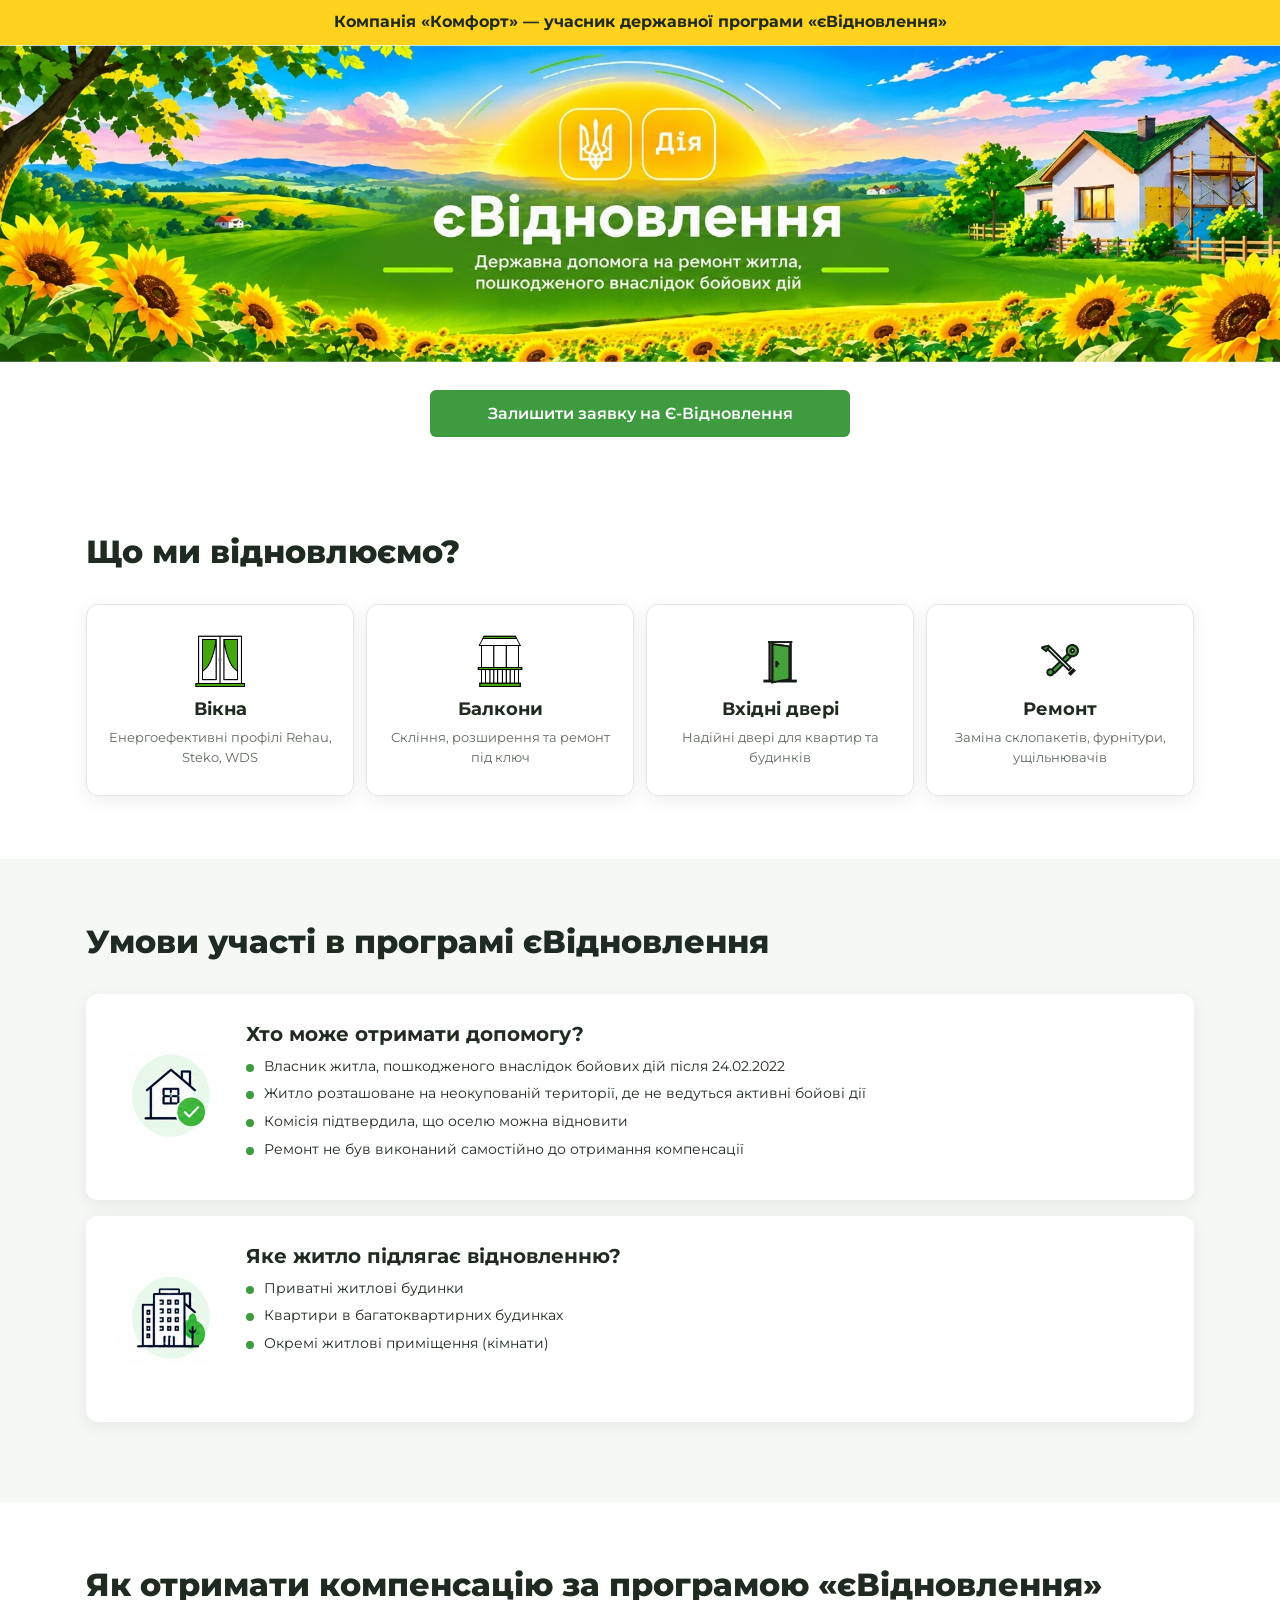
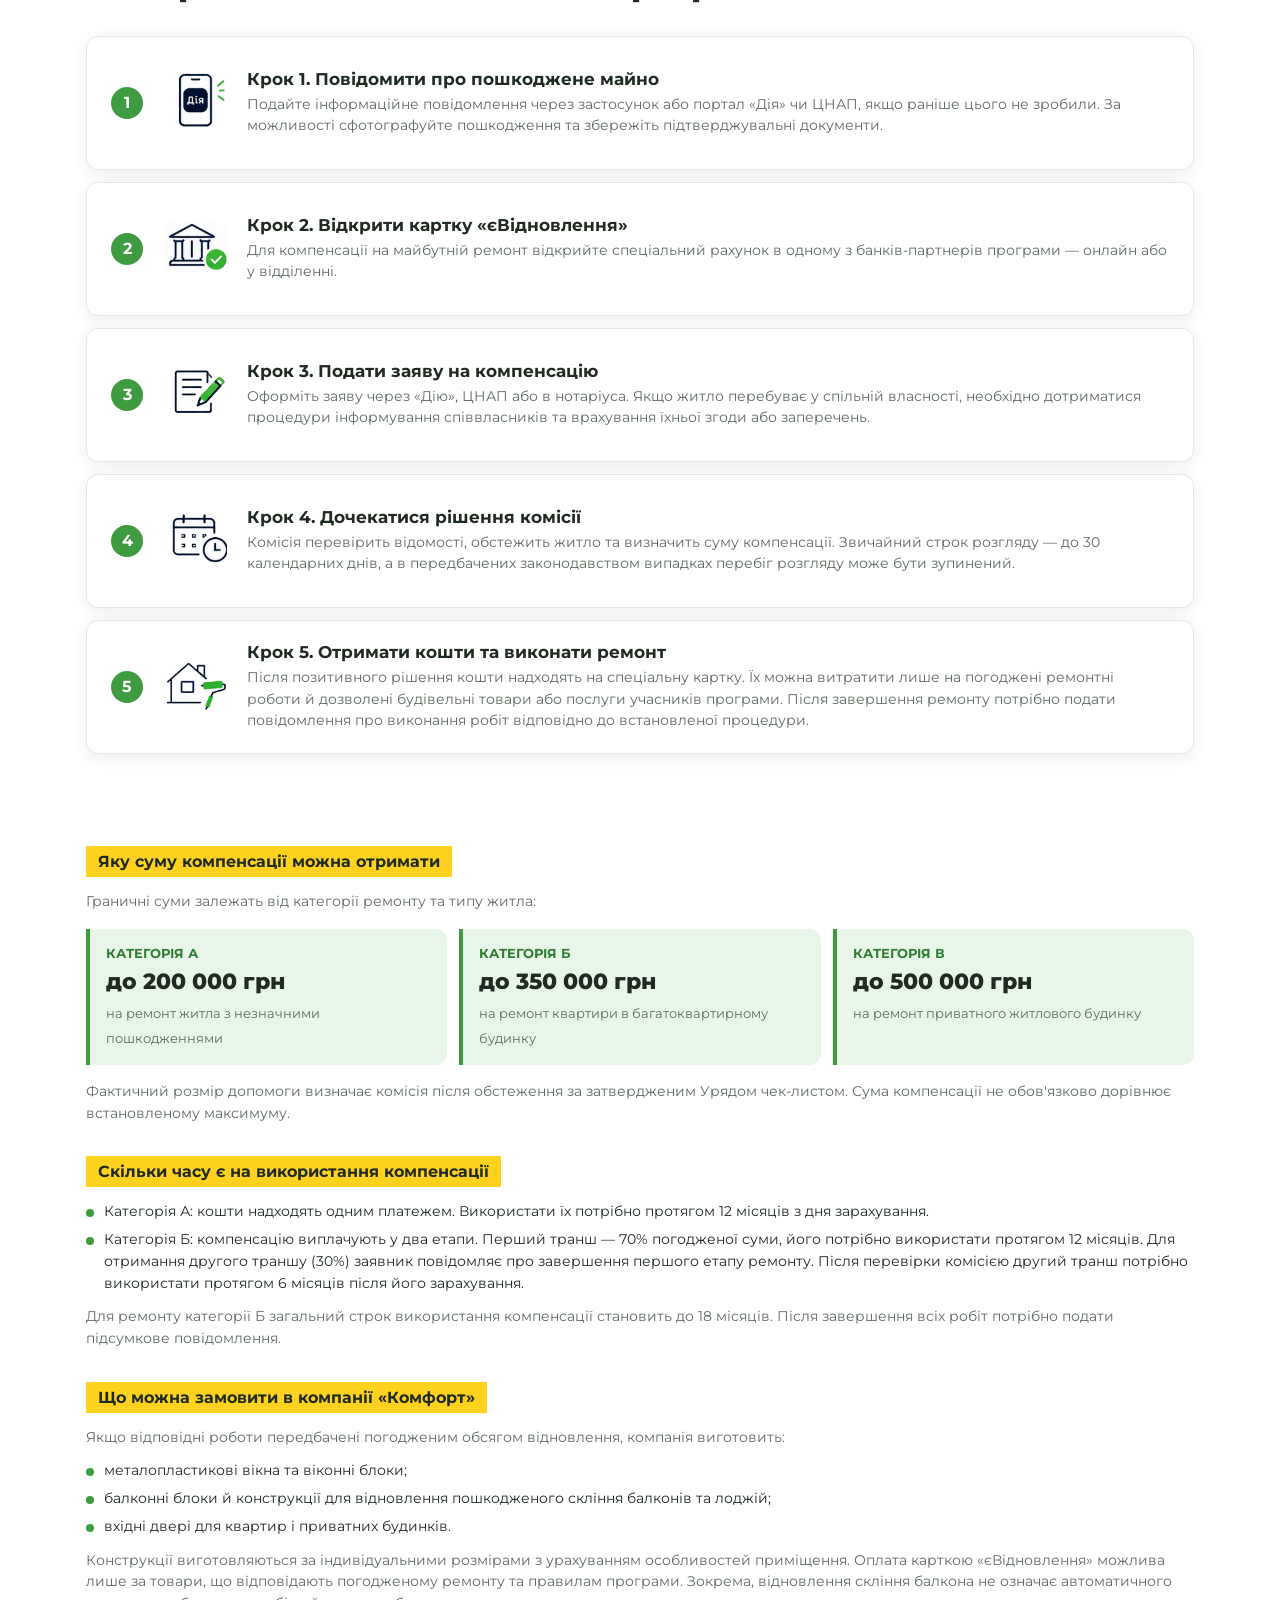
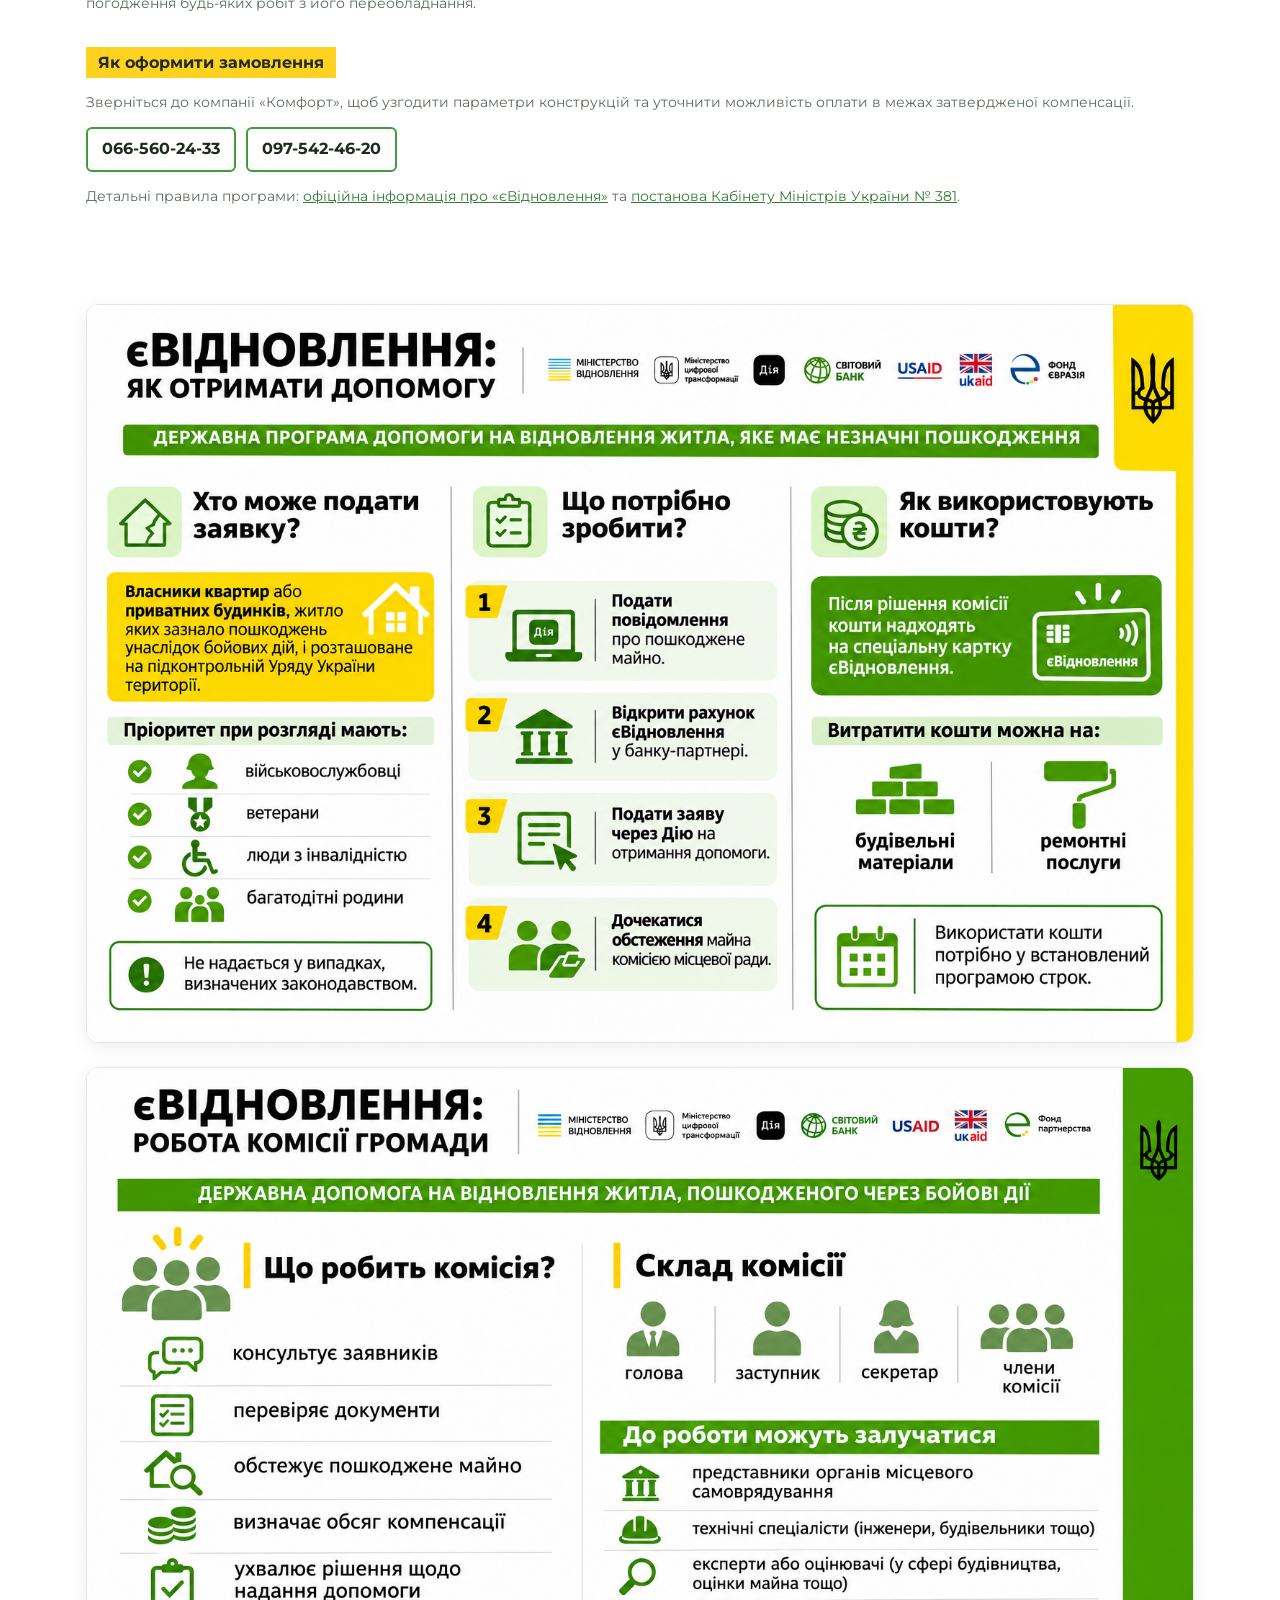
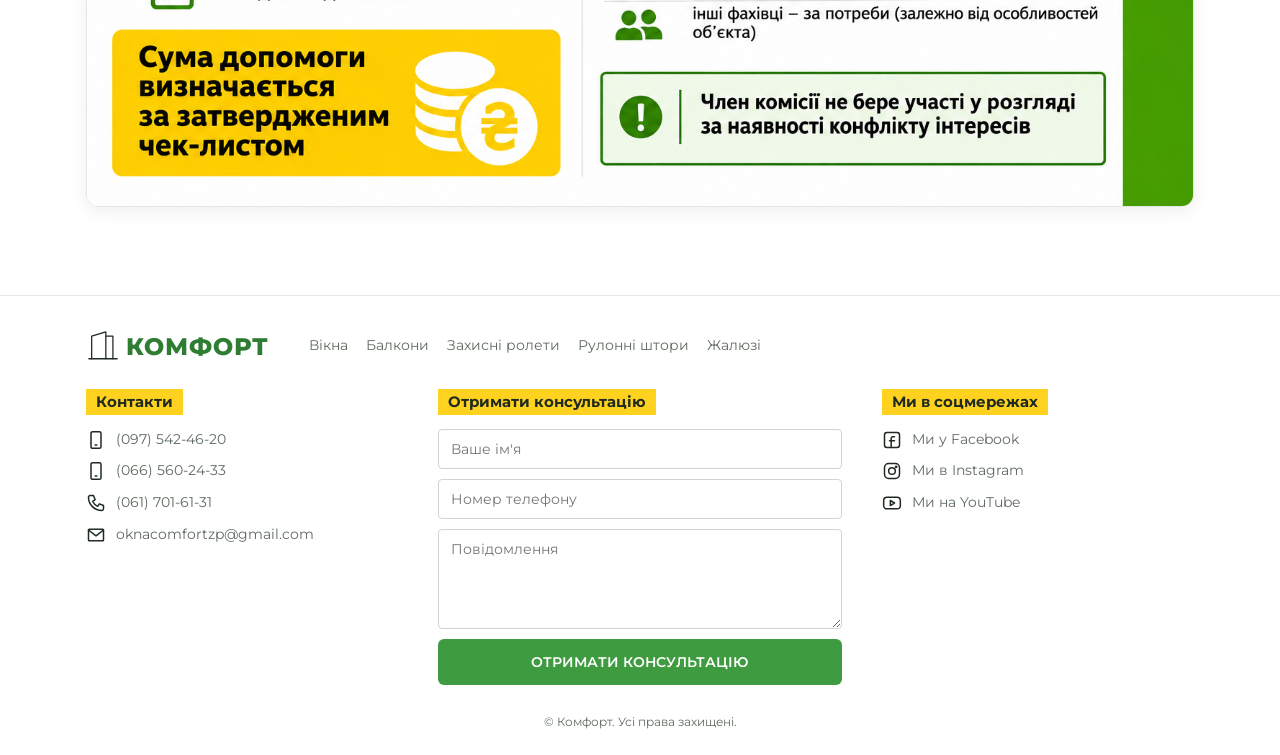
==== commit cedfbc63: "Правки лендингу єВідновлення за ТЗ клієнта - Hero: повноширинний банер images/hero.jpg (прибрано тек" ====
--- a/index.html
+++ b/index.html
@@ -29,6 +29,7 @@
   --container:1140px;
 }
 *,*::before,*::after{box-sizing:border-box}
+.sr-only{position:absolute;width:1px;height:1px;padding:0;margin:-1px;overflow:hidden;clip:rect(0,0,0,0);white-space:nowrap;border:0}
 html{scroll-behavior:smooth}
 body{
   margin:0;
@@ -72,38 +73,12 @@
 }
 
 /* ============ HERO ============ */
-.hero{padding:24px 0 32px}
+.hero{padding:0 0 32px}
 .hero__banner{
-  position:relative;
-  border-radius:var(--radius);
+  display:block;
   overflow:hidden;
-  min-height:240px;
-  display:flex;
-  flex-direction:column;
-  align-items:center;
-  justify-content:center;
-  text-align:center;
-  padding:32px 16px;
-  color:#fff;
-  /* Замініть на своє зображення: images/hero.jpg (небо, соняшники, будинок) */
-  background:
-    linear-gradient(180deg,rgba(0,40,90,.15),rgba(0,60,0,.35)),
-    url("images/hero.jpg") center/cover no-repeat,
-    linear-gradient(180deg,#5aa9e6 0%,#a8d8f0 45%,#7cc04f 70%,#3f8f2f 100%);
-}
-.hero__title{
-  font-size:40px;
-  font-weight:800;
-  letter-spacing:.5px;
-  text-shadow:0 3px 12px rgba(0,0,0,.35);
-}
-.hero__subtitle{
-  margin-top:10px;
-  font-size:15px;
-  font-weight:600;
-  max-width:440px;
-  text-shadow:0 2px 8px rgba(0,0,0,.4);
-}
+}
+.hero__banner img{width:100%;height:auto;display:block}
 .hero__cta{text-align:center;margin-top:28px}
 .hero__cta .btn{width:100%;max-width:420px}
 
@@ -120,6 +95,7 @@
 }
 .service:hover{transform:translateY(-4px);box-shadow:0 8px 24px rgba(0,0,0,.1)}
 .service .icon{width:56px;height:56px;margin:0 auto 10px}
+.service .svc-icon{width:56px;height:56px;margin:0 auto 10px;display:block;object-fit:contain}
 .service h3{font-size:16px;font-weight:700;margin-bottom:6px}
 .service p{margin:0;font-size:12px;color:var(--muted)}
 
@@ -135,11 +111,10 @@
   margin-bottom:16px;
 }
 .cond-card__icon{
-  flex:0 0 64px;height:64px;border-radius:50%;
-  background:var(--green-light);
-  display:flex;align-items:center;justify-content:center;
-}
-.cond-card__icon .icon{width:36px;height:36px}
+  flex:0 0 76px;
+  display:flex;align-items:flex-start;justify-content:center;
+}
+.cond-card__icon img{width:76px;height:auto;display:block}
 .cond-card h3{font-size:17px;font-weight:700;margin-bottom:10px}
 .list-dot{list-style:none}
 .list-dot li{position:relative;padding-left:18px;margin-bottom:6px;font-size:14px}
@@ -198,80 +173,15 @@
 }
 .phones a:hover{background:var(--green);color:#fff}
 
-/* ============ ІНФОГРАФІКА ============ */
-.ig{
-  border:1px solid var(--border);
+/* ============ ІНФОГРАФІКИ (зображення узгодженого дизайну) ============ */
+.ig-img{
+  margin:0 0 24px;
   border-radius:var(--radius);
   overflow:hidden;
   box-shadow:var(--shadow);
-  margin-bottom:32px;
-}
-.ig__head{
-  position:relative;
-  padding:20px 70px 16px 20px;
-}
-.ig__head h2{font-size:24px;font-weight:800;text-transform:uppercase}
-.ig__head h2 small{display:block;font-size:16px;margin-top:2px}
-.ig__flag{
-  position:absolute;top:0;right:16px;width:44px;height:64px;
-  background:var(--yellow);
-  clip-path:polygon(0 0,100% 0,100% 100%,50% 80%,0 100%);
-}
-.ig__strip{
-  background:var(--green);color:#fff;
-  font-size:12px;font-weight:700;text-transform:uppercase;
-  padding:8px 20px;
-}
-.ig__body{display:grid;gap:16px;padding:20px}
-.ig__col h3{
-  display:flex;align-items:center;gap:10px;
-  font-size:17px;font-weight:700;margin-bottom:14px;
-}
-.ig__col h3 .icon{width:34px;height:34px;flex:0 0 34px}
-.note-yellow{background:var(--yellow-soft);border-radius:8px;padding:12px;font-size:13px;font-weight:600}
-.note-green{background:var(--green);color:#fff;border-radius:8px;padding:14px;font-size:14px;font-weight:600}
-.sub-title{background:var(--green-light);font-weight:700;font-size:14px;padding:6px 10px;margin:14px 0 10px;border-radius:4px}
-.check-list{list-style:none}
-.check-list li{display:flex;align-items:center;gap:10px;font-size:14px;margin-bottom:8px}
-.check-list li::before{
-  content:"✓";flex:0 0 22px;height:22px;border-radius:50%;
-  background:var(--green);color:#fff;font-size:12px;font-weight:700;
-  display:flex;align-items:center;justify-content:center;
-}
-.warn{
-  display:flex;align-items:center;gap:10px;
-  border:2px solid var(--green);border-radius:8px;
-  padding:10px 12px;margin-top:14px;font-size:13px;font-weight:600;
-}
-.warn::before{
-  content:"!";flex:0 0 24px;height:24px;border-radius:50%;
-  background:var(--green-dark);color:#fff;font-weight:800;
-  display:flex;align-items:center;justify-content:center;
-}
-.num-list{list-style:none}
-.num-list li{
-  display:flex;gap:12px;align-items:center;
-  background:var(--bg-soft);border-radius:8px;
-  padding:10px 12px;margin-bottom:8px;font-size:14px;font-weight:600;
-}
-.num-list li span{
-  flex:0 0 28px;height:28px;border-radius:6px;background:var(--yellow);
-  font-weight:800;display:flex;align-items:center;justify-content:center;
-}
-.spend{display:grid;grid-template-columns:1fr 1fr;gap:10px;text-align:center;font-weight:700;font-size:13px}
-.spend div{background:var(--bg-soft);border-radius:8px;padding:12px 6px}
-.spend .icon{width:40px;height:40px;margin:0 auto 6px}
-.role-list{display:grid;grid-template-columns:repeat(4,1fr);gap:8px;text-align:center;font-size:12px;font-weight:600}
-.role-list .icon{display:block;width:36px;height:36px;margin:0 auto 4px;stroke:var(--green)}
-.spend .icon{display:block}
-.icon-list{list-style:none}
-.icon-list li{display:flex;align-items:center;gap:12px;font-size:14px;padding:8px 0;border-bottom:1px solid var(--border)}
-.icon-list li:last-child{border-bottom:0}
-.icon-list .icon{width:30px;height:30px;flex:0 0 30px}
-.sum-box{
-  background:var(--yellow);border-radius:8px;
-  padding:16px;font-size:18px;font-weight:800;color:var(--green-dark);margin-top:16px;
-}
+  border:1px solid var(--border);
+}
+.ig-img img{width:100%;height:auto;display:block}
 
 /* ============ ФУТЕР ============ */
 .footer{border-top:1px solid var(--border);padding:32px 0 24px;background:#fff}
@@ -302,8 +212,6 @@
 
 /* ============ ПЛАНШЕТ ≥ 640 ============ */
 @media (min-width:640px){
-  .hero__banner{min-height:320px}
-  .hero__title{font-size:56px}
   .services{grid-template-columns:repeat(4,1fr)}
   .amounts{grid-template-columns:repeat(3,1fr)}
   .footer__grid{grid-template-columns:1fr 1fr}
@@ -315,30 +223,41 @@
   section{padding:64px 0}
   .section-title{font-size:32px;margin-bottom:32px}
   .topbar{font-size:16px}
-  .hero__banner{min-height:420px}
-  .hero__title{font-size:76px}
-  .hero__subtitle{font-size:18px;max-width:520px}
   .service{padding:28px 16px}
   .service h3{font-size:18px}
   .service p{font-size:13px}
   .cond-card{padding:28px 32px;gap:28px}
-  .cond-card__icon{flex-basis:84px;height:84px}
-  .cond-card__icon .icon{width:46px;height:46px}
+  .cond-card__icon{flex-basis:100px}
+  .cond-card__icon img{width:100px}
   .cond-card h3{font-size:20px}
   .step{align-items:center;padding:18px 24px;gap:20px}
-  .step__icon{display:block;flex:0 0 56px}
-  .step__icon .icon{width:52px;height:52px}
+  .step__icon{display:block;flex:0 0 64px}
+  .step__icon img{width:64px}
   .step h3{font-size:17px}
   .step p{font-size:14px}
-  .ig__head h2{font-size:34px}
-  .ig__head h2 small{font-size:20px}
-  .ig__flag{width:60px;height:90px;right:28px}
-  .ig__strip{font-size:14px}
-  .ig__body{grid-template-columns:repeat(3,1fr);gap:28px;padding:28px}
-  .ig__body--two{grid-template-columns:1fr 1fr}
   .footer__top{flex-direction:row;align-items:center;gap:40px}
   .footer__grid{grid-template-columns:1fr 1.3fr 1fr;gap:40px}
 }
+
+/* ============ МОДАЛЬНЕ ВІКНО (консультація) ============ */
+.modal{position:fixed;inset:0;z-index:1000;display:none;align-items:center;justify-content:center;padding:16px}
+.modal.open{display:flex}
+.modal__overlay{position:absolute;inset:0;background:rgba(15,30,15,.55)}
+.modal__card{
+  position:relative;background:#fff;border-radius:var(--radius);
+  box-shadow:0 20px 60px rgba(0,0,0,.3);
+  width:100%;max-width:420px;padding:28px 24px;
+  animation:modalIn .25s ease-out;
+}
+@keyframes modalIn{from{opacity:0;transform:translateY(16px)}to{opacity:1;transform:none}}
+.modal__close{
+  position:absolute;top:8px;right:8px;width:38px;height:38px;
+  border:0;background:transparent;font-size:26px;line-height:1;
+  color:var(--muted);cursor:pointer;border-radius:8px;
+}
+.modal__close:hover{background:var(--bg-soft);color:var(--text)}
+.modal__title{font-size:20px;font-weight:800;margin-bottom:6px;padding-right:28px}
+.modal__text{font-size:13px;color:var(--muted);margin:0 0 16px}
 
 /* Пульсація головної кнопки */
 .hero__cta .btn{animation:pulse 2.4s ease-in-out 1.5s infinite}
@@ -363,13 +282,13 @@
 
 <!-- ================= HERO ================= -->
 <header class="hero">
-  <div class="container">
-    <div class="hero__banner" data-aos="zoom-in">
-      <h1 class="hero__title" data-aos="fade-down" data-aos-delay="300">єВідновлення</h1>
-      <p class="hero__subtitle" data-aos="fade-up" data-aos-delay="500">Державна допомога на ремонт житла, пошкодженого внаслідок бойових дій</p>
-    </div>
+  <h1 class="sr-only">єВідновлення — державна допомога на ремонт житла від компанії «Комфорт»</h1>
+  <div class="hero__banner" data-aos="zoom-in">
+    <img src="images/hero.jpg" alt="єВідновлення — державна допомога на ремонт житла, пошкодженого внаслідок бойових дій">
+  </div>
+  <div class="container">
     <div class="hero__cta" data-aos="zoom-in" data-aos-delay="600">
-      <a href="#order" class="btn">Залишити заявку на Є-Відновлення</a>
+      <button type="button" class="btn" data-modal-open>Залишити заявку на Є-Відновлення</button>
     </div>
   </div>
 </header>
@@ -380,22 +299,22 @@
     <h2 class="section-title" data-aos="fade-up">Що ми відновлюємо?</h2>
     <div class="services">
       <div class="service" data-aos="flip-left" data-aos-delay="0">
-        <svg class="icon" viewBox="0 0 48 48"><rect x="8" y="6" width="32" height="36"/><line x1="24" y1="6" x2="24" y2="42"/><line x1="8" y1="24" x2="40" y2="24"/><line x1="4" y1="42" x2="44" y2="42"/></svg>
+        <img class="svc-icon" src="images/svc-vikna.png" alt="" aria-hidden="true">
         <h3>Вікна</h3>
         <p>Енергоефективні профілі Rehau, Steko, WDS</p>
       </div>
       <div class="service" data-aos="flip-left" data-aos-delay="100">
-        <svg class="icon" viewBox="0 0 48 48"><rect x="8" y="6" width="32" height="18"/><line x1="18" y1="6" x2="18" y2="24"/><line x1="30" y1="6" x2="30" y2="24"/><line x1="4" y1="28" x2="44" y2="28"/><line x1="8" y1="28" x2="8" y2="42"/><line x1="16" y1="28" x2="16" y2="42"/><line x1="24" y1="28" x2="24" y2="42"/><line x1="32" y1="28" x2="32" y2="42"/><line x1="40" y1="28" x2="40" y2="42"/><line x1="4" y1="42" x2="44" y2="42"/></svg>
+        <img class="svc-icon" src="images/svc-balkon.png" alt="" aria-hidden="true">
         <h3>Балкони</h3>
         <p>Скління, розширення та ремонт під ключ</p>
       </div>
       <div class="service" data-aos="flip-left" data-aos-delay="200">
-        <svg class="icon" viewBox="0 0 48 48"><rect x="10" y="4" width="28" height="40"/><path d="M14 8 L30 12 V42 L14 40 Z"/><circle cx="26" cy="26" r="1.5"/></svg>
+        <img class="svc-icon" src="images/svc-dveri.png" alt="" aria-hidden="true">
         <h3>Вхідні двері</h3>
         <p>Надійні двері для квартир та будинків</p>
       </div>
       <div class="service" data-aos="flip-left" data-aos-delay="300">
-        <svg class="icon" viewBox="0 0 48 48"><path d="M30 6a8 8 0 0 0-7 11L8 32a3.5 3.5 0 0 0 5 5l15-15a8 8 0 0 0 11-7l-5 3-4-1-1-4 5-3a8 8 0 0 0-4-1z"/></svg>
+        <img class="svc-icon" src="images/svc-remont.png" alt="" aria-hidden="true">
         <h3>Ремонт</h3>
         <p>Заміна склопакетів, фурнітури, ущільнювачів</p>
       </div>
@@ -410,7 +329,7 @@
 
     <div class="cond-card" data-aos="fade-right">
       <div class="cond-card__icon" data-aos="zoom-in" data-aos-delay="200">
-        <svg class="icon" viewBox="0 0 48 48"><path d="M6 22 L24 8 L42 22"/><path d="M10 19 V40 H38 V19"/><rect x="18" y="24" width="12" height="10"/><line x1="24" y1="24" x2="24" y2="34"/></svg>
+        <img src="images/1.1umovy.jpg" alt="" aria-hidden="true">
       </div>
       <div>
         <h3>Хто може отримати допомогу?</h3>
@@ -425,7 +344,7 @@
 
     <div class="cond-card" data-aos="fade-left">
       <div class="cond-card__icon" data-aos="zoom-in" data-aos-delay="200">
-        <svg class="icon" viewBox="0 0 48 48"><rect x="10" y="6" width="22" height="36"/><line x1="4" y1="42" x2="44" y2="42"/><rect x="32" y="20" width="10" height="22"/><line x1="16" y1="12" x2="16" y2="14"/><line x1="26" y1="12" x2="26" y2="14"/><line x1="16" y1="20" x2="16" y2="22"/><line x1="26" y1="20" x2="26" y2="22"/><line x1="16" y1="28" x2="16" y2="30"/><line x1="26" y1="28" x2="26" y2="30"/><rect x="18" y="34" width="6" height="8"/></svg>
+        <img src="images/1.2umovy.jpg" alt="" aria-hidden="true">
       </div>
       <div>
         <h3>Яке житло підлягає відновленню?</h3>
@@ -447,7 +366,7 @@
     <div class="steps">
       <div class="step" data-aos="fade-right" data-aos-delay="0">
         <div class="step__num" data-aos="zoom-in" data-aos-delay="250">1</div>
-        <div class="step__icon"><svg class="icon" viewBox="0 0 48 48"><rect x="14" y="4" width="20" height="40" rx="3"/><line x1="21" y1="39" x2="27" y2="39"/><line x1="19" y1="16" x2="29" y2="16"/><line x1="19" y1="22" x2="29" y2="22"/><line x1="19" y1="28" x2="25" y2="28"/></svg></div>
+        <div class="step__icon"><img src="images/1yak_otrymaty.jpg" alt="" aria-hidden="true"></div>
         <div>
           <h3>Крок 1. Повідомити про пошкоджене майно</h3>
           <p>Подайте інформаційне повідомлення через застосунок або портал «Дія» чи ЦНАП, якщо раніше цього не зробили. За можливості сфотографуйте пошкодження та збережіть підтверджувальні документи.</p>
@@ -456,7 +375,7 @@
 
       <div class="step" data-aos="fade-left" data-aos-delay="80">
         <div class="step__num" data-aos="zoom-in" data-aos-delay="250">2</div>
-        <div class="step__icon"><svg class="icon" viewBox="0 0 48 48"><path d="M4 18 L24 6 L44 18 Z"/><line x1="10" y1="22" x2="10" y2="36"/><line x1="19" y1="22" x2="19" y2="36"/><line x1="29" y1="22" x2="29" y2="36"/><line x1="38" y1="22" x2="38" y2="36"/><line x1="4" y1="40" x2="44" y2="40"/></svg></div>
+        <div class="step__icon"><img src="images/2yak_otrymaty.jpg" alt="" aria-hidden="true"></div>
         <div>
           <h3>Крок 2. Відкрити картку «єВідновлення»</h3>
           <p>Для компенсації на майбутній ремонт відкрийте спеціальний рахунок в одному з банків-партнерів програми — онлайн або у відділенні.</p>
@@ -465,7 +384,7 @@
 
       <div class="step" data-aos="fade-right" data-aos-delay="160">
         <div class="step__num" data-aos="zoom-in" data-aos-delay="250">3</div>
-        <div class="step__icon"><svg class="icon" viewBox="0 0 48 48"><path d="M30 42 H8 V6 H30 L38 14 V22"/><line x1="14" y1="16" x2="28" y2="16"/><line x1="14" y1="23" x2="30" y2="23"/><line x1="14" y1="30" x2="22" y2="30"/><path d="M40 26 L28 38 L26 44 L32 42 L44 30 Z"/></svg></div>
+        <div class="step__icon"><img src="images/3yak_otrymaty.jpg" alt="" aria-hidden="true"></div>
         <div>
           <h3>Крок 3. Подати заяву на компенсацію</h3>
           <p>Оформіть заяву через «Дію», ЦНАП або в нотаріуса. Якщо житло перебуває у спільній власності, необхідно дотриматися процедури інформування співвласників та врахування їхньої згоди або заперечень.</p>
@@ -474,7 +393,7 @@
 
       <div class="step" data-aos="fade-left" data-aos-delay="240">
         <div class="step__num" data-aos="zoom-in" data-aos-delay="250">4</div>
-        <div class="step__icon"><svg class="icon" viewBox="0 0 48 48"><rect x="4" y="8" width="32" height="30" rx="2"/><line x1="4" y1="16" x2="36" y2="16"/><line x1="12" y1="4" x2="12" y2="10"/><line x1="28" y1="4" x2="28" y2="10"/><circle cx="36" cy="36" r="9"/><polyline points="36,31 36,36 40,38"/></svg></div>
+        <div class="step__icon"><img src="images/4yak_otrymaty.jpg" alt="" aria-hidden="true"></div>
         <div>
           <h3>Крок 4. Дочекатися рішення комісії</h3>
           <p>Комісія перевірить відомості, обстежить житло та визначить суму компенсації. Звичайний строк розгляду — до 30 календарних днів, а в передбачених законодавством випадках перебіг розгляду може бути зупинений.</p>
@@ -483,7 +402,7 @@
 
       <div class="step" data-aos="fade-right" data-aos-delay="320">
         <div class="step__num" data-aos="zoom-in" data-aos-delay="250">5</div>
-        <div class="step__icon"><svg class="icon" viewBox="0 0 48 48"><path d="M4 22 L20 8 L36 22"/><path d="M8 19 V40 H32 V19"/><rect x="16" y="28" width="8" height="12"/><rect x="34" y="24" width="10" height="8" rx="1"/><line x1="39" y1="32" x2="39" y2="44"/></svg></div>
+        <div class="step__icon"><img src="images/5yak_otrymaty.jpg" alt="" aria-hidden="true"></div>
         <div>
           <h3>Крок 5. Отримати кошти та виконати ремонт</h3>
           <p>Після позитивного рішення кошти надходять на спеціальну картку. Їх можна витратити лише на погоджені ремонтні роботи й дозволені будівельні товари або послуги учасників програми. Після завершення ремонту потрібно подати повідомлення про виконання робіт відповідно до встановленої процедури.</p>
@@ -540,94 +459,15 @@
   </div>
 </section>
 
-<!-- ================= ІНФОГРАФІКА 1: ЯК ОТРИМАТИ ДОПОМОГУ ================= -->
+<!-- ================= ІНФОГРАФІКИ (узгоджений дизайн) ================= -->
 <section style="padding-top:0">
   <div class="container">
-    <div class="ig" data-aos="fade-up">
-      <div class="ig__head">
-        <h2>єВідновлення: <small>як отримати допомогу</small></h2>
-        <!-- Тут можна вставити рядок логотипів партнерів: <img src="images/partners.png" alt="Партнери програми"> -->
-        <div class="ig__flag" data-aos="fade-down" data-aos-delay="300"></div>
-      </div>
-      <div class="ig__strip">Державна програма допомоги на відновлення житла, яке має незначні пошкодження</div>
-
-      <div class="ig__body">
-        <div class="ig__col" data-aos="fade-up" data-aos-delay="0">
-          <h3><svg class="icon" viewBox="0 0 48 48"><path d="M6 22 L24 8 L42 22"/><path d="M10 19 V40 H38 V19"/></svg>Хто може подати заяву?</h3>
-          <div class="note-yellow">Власники квартир або приватних будинків, житло яких зазнало пошкоджень унаслідок бойових дій і розташоване на підконтрольній Уряду України території.</div>
-          <div class="sub-title">Пріоритет при розгляді мають:</div>
-          <ul class="check-list">
-            <li data-aos="fade-right" data-aos-delay="0">військовослужбовці</li>
-            <li data-aos="fade-right" data-aos-delay="80">ветерани</li>
-            <li data-aos="fade-right" data-aos-delay="160">люди з інвалідністю</li>
-            <li data-aos="fade-right" data-aos-delay="240">багатодітні родини</li>
-          </ul>
-          <div class="warn">Не надається у випадках, визначених законодавством.</div>
-        </div>
-
-        <div class="ig__col" data-aos="fade-up" data-aos-delay="150">
-          <h3><svg class="icon" viewBox="0 0 48 48"><rect x="10" y="6" width="28" height="36" rx="2"/><polyline points="15,16 18,19 23,14"/><line x1="26" y1="17" x2="33" y2="17"/><polyline points="15,27 18,30 23,25"/><line x1="26" y1="28" x2="33" y2="28"/></svg>Що потрібно зробити?</h3>
-          <ul class="num-list">
-            <li data-aos="fade-left" data-aos-delay="0"><span>1</span>Подати повідомлення про пошкоджене майно.</li>
-            <li data-aos="fade-left" data-aos-delay="100"><span>2</span>Відкрити рахунок єВідновлення у банку-партнері.</li>
-            <li data-aos="fade-left" data-aos-delay="200"><span>3</span>Подати заяву через Дію на отримання допомоги.</li>
-            <li data-aos="fade-left" data-aos-delay="300"><span>4</span>Дочекатися обстеження майна комісією місцевої ради.</li>
-          </ul>
-        </div>
-
-        <div class="ig__col" data-aos="fade-up" data-aos-delay="300">
-          <h3><svg class="icon" viewBox="0 0 48 48"><ellipse cx="20" cy="12" rx="12" ry="5"/><path d="M8 12 V30 C8 33 13 35 20 35"/><path d="M32 12 V20"/><circle cx="34" cy="32" r="10"/><line x1="34" y1="27" x2="34" y2="37"/></svg>Як використовують кошти?</h3>
-          <div class="note-green">Після рішення комісії кошти надходять на спеціальну картку єВідновлення.</div>
-          <div class="sub-title">Витратити кошти можна на:</div>
-          <div class="spend">
-            <div><svg class="icon" viewBox="0 0 48 48"><rect x="6" y="30" width="16" height="10"/><rect x="26" y="30" width="16" height="10"/><rect x="16" y="18" width="16" height="10"/></svg>будівельні матеріали</div>
-            <div><svg class="icon" viewBox="0 0 48 48"><rect x="8" y="6" width="28" height="10" rx="2"/><path d="M36 11 H42 V22 H24 V28"/><rect x="21" y="28" width="6" height="14" rx="1"/></svg>ремонтні послуги</div>
-          </div>
-          <div class="warn">Використати кошти потрібно у встановлений програмою строк.</div>
-        </div>
-      </div>
-    </div>
-
-    <!-- ================= ІНФОГРАФІКА 2: РОБОТА КОМІСІЇ ================= -->
-    <div class="ig" data-aos="fade-up">
-      <div class="ig__head">
-        <h2>єВідновлення: <small>робота комісії громади</small></h2>
-        <div class="ig__flag" data-aos="fade-down" data-aos-delay="300"></div>
-      </div>
-      <div class="ig__strip">Державна допомога на відновлення житла, пошкодженого через бойові дії</div>
-
-      <div class="ig__body ig__body--two">
-        <div class="ig__col" data-aos="fade-up" data-aos-delay="0">
-          <h3><svg class="icon" viewBox="0 0 48 48"><circle cx="24" cy="14" r="6"/><path d="M12 38 C12 28 36 28 36 38"/><circle cx="10" cy="18" r="4"/><circle cx="38" cy="18" r="4"/></svg>Що робить комісія?</h3>
-          <ul class="icon-list">
-            <li data-aos="fade-right" data-aos-delay="0"><svg class="icon" viewBox="0 0 48 48"><path d="M6 10 H34 V28 H18 L10 34 V28 H6 Z"/></svg>консультує заявників</li>
-            <li data-aos="fade-right" data-aos-delay="80"><svg class="icon" viewBox="0 0 48 48"><rect x="10" y="6" width="28" height="36" rx="2"/><line x1="16" y1="16" x2="32" y2="16"/><line x1="16" y1="24" x2="32" y2="24"/><line x1="16" y1="32" x2="26" y2="32"/></svg>перевіряє документи</li>
-            <li data-aos="fade-right" data-aos-delay="160"><svg class="icon" viewBox="0 0 48 48"><path d="M4 22 L18 10 L32 22"/><path d="M8 19 V36 H22"/><circle cx="32" cy="32" r="7"/><line x1="37" y1="37" x2="44" y2="44"/></svg>обстежує пошкоджене майно</li>
-            <li data-aos="fade-right" data-aos-delay="240"><svg class="icon" viewBox="0 0 48 48"><ellipse cx="24" cy="12" rx="14" ry="5"/><path d="M10 12 V22 C10 25 16 27 24 27 C32 27 38 25 38 22 V12"/><path d="M10 22 V32 C10 35 16 37 24 37 C32 37 38 35 38 32 V22"/></svg>визначає обсяг компенсації</li>
-            <li data-aos="fade-right" data-aos-delay="320"><svg class="icon" viewBox="0 0 48 48"><rect x="8" y="8" width="32" height="32" rx="2"/><polyline points="16,24 22,30 33,18"/></svg>ухвалює рішення щодо надання допомоги</li>
-          </ul>
-          <div class="sum-box" data-aos="zoom-in">Сума допомоги визначається за затвердженим чек-листом</div>
-        </div>
-
-        <div class="ig__col" data-aos="fade-up" data-aos-delay="150">
-          <h3><svg class="icon" viewBox="0 0 48 48"><circle cx="24" cy="14" r="6"/><path d="M12 38 C12 28 36 28 36 38"/><circle cx="10" cy="18" r="4"/><circle cx="38" cy="18" r="4"/></svg>Склад комісії</h3>
-          <div class="role-list" data-aos="zoom-in-up">
-            <div><svg class="icon" viewBox="0 0 48 48"><circle cx="24" cy="14" r="7"/><path d="M10 42 C10 28 38 28 38 42"/></svg>голова</div>
-            <div><svg class="icon" viewBox="0 0 48 48"><circle cx="24" cy="14" r="7"/><path d="M10 42 C10 28 38 28 38 42"/></svg>заступник</div>
-            <div><svg class="icon" viewBox="0 0 48 48"><circle cx="24" cy="14" r="7"/><path d="M10 42 C10 28 38 28 38 42"/></svg>секретар</div>
-            <div><svg class="icon" viewBox="0 0 48 48"><circle cx="16" cy="16" r="5"/><circle cx="32" cy="16" r="5"/><path d="M4 40 C4 28 28 28 28 40"/><path d="M22 30 C26 26 44 26 44 40"/></svg>члени комісії</div>
-          </div>
-          <div class="note-green" style="margin-top:18px">До роботи можуть залучатися</div>
-          <ul class="icon-list">
-            <li data-aos="fade-right" data-aos-delay="0"><svg class="icon" viewBox="0 0 48 48"><path d="M4 18 L24 6 L44 18 Z"/><line x1="12" y1="22" x2="12" y2="36"/><line x1="24" y1="22" x2="24" y2="36"/><line x1="36" y1="22" x2="36" y2="36"/><line x1="4" y1="40" x2="44" y2="40"/></svg>представники органів місцевого самоврядування</li>
-            <li data-aos="fade-right" data-aos-delay="80"><svg class="icon" viewBox="0 0 48 48"><path d="M12 22 A12 12 0 0 1 36 22 Z"/><line x1="8" y1="22" x2="40" y2="22"/><path d="M14 26 C14 40 34 40 34 26"/></svg>технічні спеціалісти (інженери, будівельники тощо)</li>
-            <li data-aos="fade-right" data-aos-delay="160"><svg class="icon" viewBox="0 0 48 48"><circle cx="20" cy="20" r="12"/><line x1="29" y1="29" x2="42" y2="42"/></svg>експерти або оцінювачі (у сфері будівництва, оцінки майна тощо)</li>
-            <li data-aos="fade-right" data-aos-delay="240"><svg class="icon" viewBox="0 0 48 48"><circle cx="16" cy="16" r="5"/><circle cx="32" cy="16" r="5"/><path d="M4 40 C4 28 28 28 28 40"/><path d="M22 30 C26 26 44 26 44 40"/></svg>інші фахівці — за потреби (залежно від особливостей об'єкта)</li>
-          </ul>
-          <div class="warn">Член комісії не бере участі у розгляді за наявності конфлікту інтересів.</div>
-        </div>
-      </div>
-    </div>
+    <figure class="ig-img" data-aos="fade-up">
+      <img src="images/ig-dopomoga.png" alt="єВідновлення: як отримати допомогу — хто може подати заяву, що потрібно зробити та як використовують кошти" loading="lazy">
+    </figure>
+    <figure class="ig-img" data-aos="fade-up">
+      <img src="images/ig-komisiya.png" alt="єВідновлення: робота комісії громади — що робить комісія та її склад" loading="lazy">
+    </figure>
   </div>
 </section>
 
@@ -660,13 +500,13 @@
       </div>
 
       <div data-aos="fade-up" data-aos-delay="150">
-        <h4>Залишити заявку на замір</h4>
+        <h4>Отримати консультацію</h4>
         <!-- action вкажіть свій обробник (PHP-скрипт, Telegram-бот, Formspree тощо) -->
         <form class="form" action="#" method="post">
           <input type="text" name="name" placeholder="Ваше ім'я" required>
           <input type="tel" name="phone" placeholder="Номер телефону" required>
           <textarea name="message" placeholder="Повідомлення"></textarea>
-          <button type="submit" class="btn">Замовити замір</button>
+          <button type="submit" class="btn">Отримати консультацію</button>
         </form>
       </div>
 
@@ -683,6 +523,23 @@
     <div class="copy">© Комфорт. Усі права захищені.</div>
   </div>
 </footer>
+
+<!-- ================= МОДАЛЬНЕ ВІКНО: КОНСУЛЬТАЦІЯ ================= -->
+<div class="modal" id="consult" role="dialog" aria-modal="true" aria-labelledby="consult-title" aria-hidden="true">
+  <div class="modal__overlay" data-modal-close></div>
+  <div class="modal__card">
+    <button type="button" class="modal__close" data-modal-close aria-label="Закрити">&times;</button>
+    <h3 class="modal__title" id="consult-title">Отримати консультацію</h3>
+    <p class="modal__text">Залиште контакти — ми зателефонуємо та безкоштовно проконсультуємо щодо участі в програмі «єВідновлення».</p>
+    <!-- action вкажіть свій обробник (PHP-скрипт, Telegram-бот, Formspree тощо) -->
+    <form class="form" action="#" method="post">
+      <input type="text" name="name" placeholder="Ваше ім'я" required>
+      <input type="tel" name="phone" placeholder="Номер телефону" required>
+      <textarea name="message" placeholder="Коротко опишіть ваше питання (необовʼязково)"></textarea>
+      <button type="submit" class="btn">Отримати консультацію</button>
+    </form>
+  </div>
+</div>
 
 <script src="https://unpkg.com/aos@2.3.4/dist/aos.js"></script>
 <script>
@@ -692,5 +549,36 @@
   } else
   AOS.init({ duration: 700, easing: 'ease-out-cubic', once: true, offset: 60 });
 </script>
+<script>
+  // Модальне вікно «Отримати консультацію»
+  (function () {
+    var modal = document.getElementById('consult');
+    if (!modal) return;
+    var lastFocused = null;
+    function open() {
+      lastFocused = document.activeElement;
+      modal.classList.add('open');
+      modal.setAttribute('aria-hidden', 'false');
+      document.body.style.overflow = 'hidden';
+      var field = modal.querySelector('input, textarea, button');
+      if (field) field.focus();
+    }
+    function close() {
+      modal.classList.remove('open');
+      modal.setAttribute('aria-hidden', 'true');
+      document.body.style.overflow = '';
+      if (lastFocused) lastFocused.focus();
+    }
+    document.querySelectorAll('[data-modal-open]').forEach(function (btn) {
+      btn.addEventListener('click', function (e) { e.preventDefault(); open(); });
+    });
+    modal.querySelectorAll('[data-modal-close]').forEach(function (btn) {
+      btn.addEventListener('click', close);
+    });
+    document.addEventListener('keydown', function (e) {
+      if (e.key === 'Escape' && modal.classList.contains('open')) close();
+    });
+  })();
+</script>
 </body>
 </html>
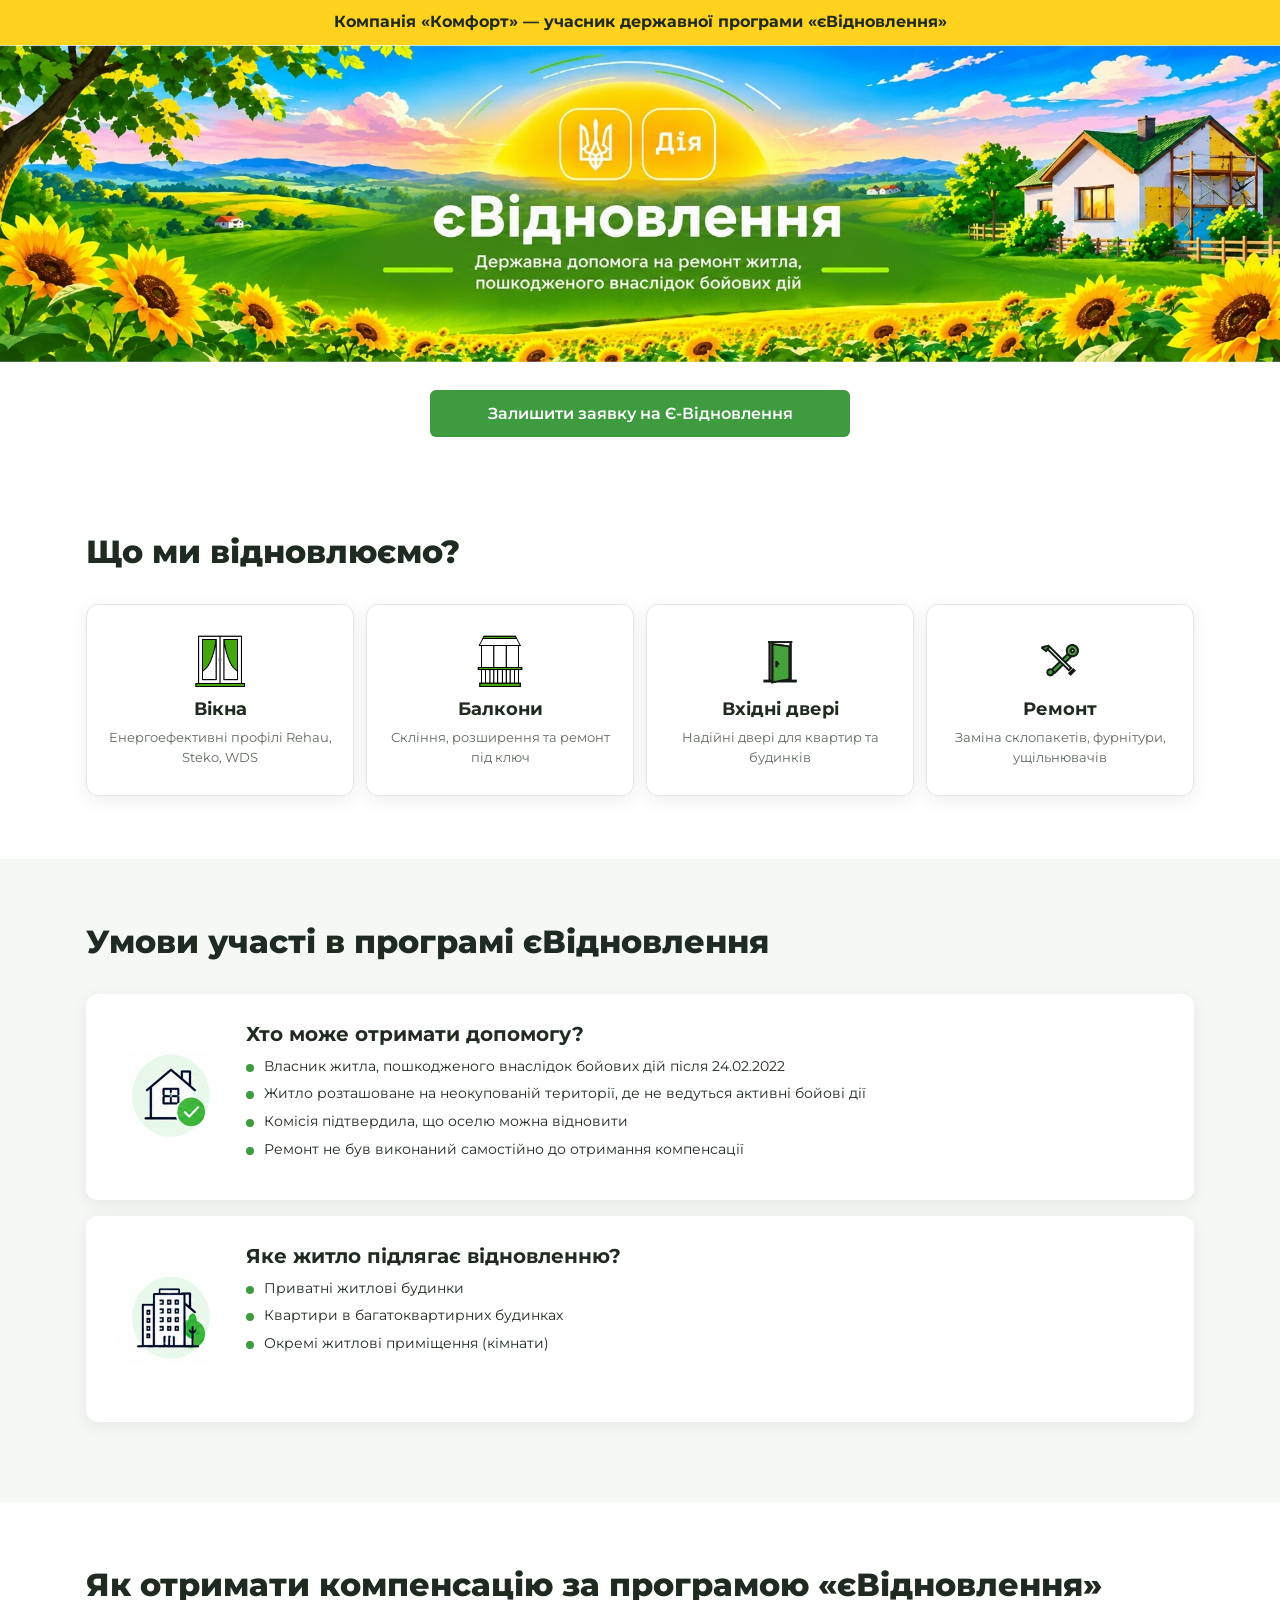
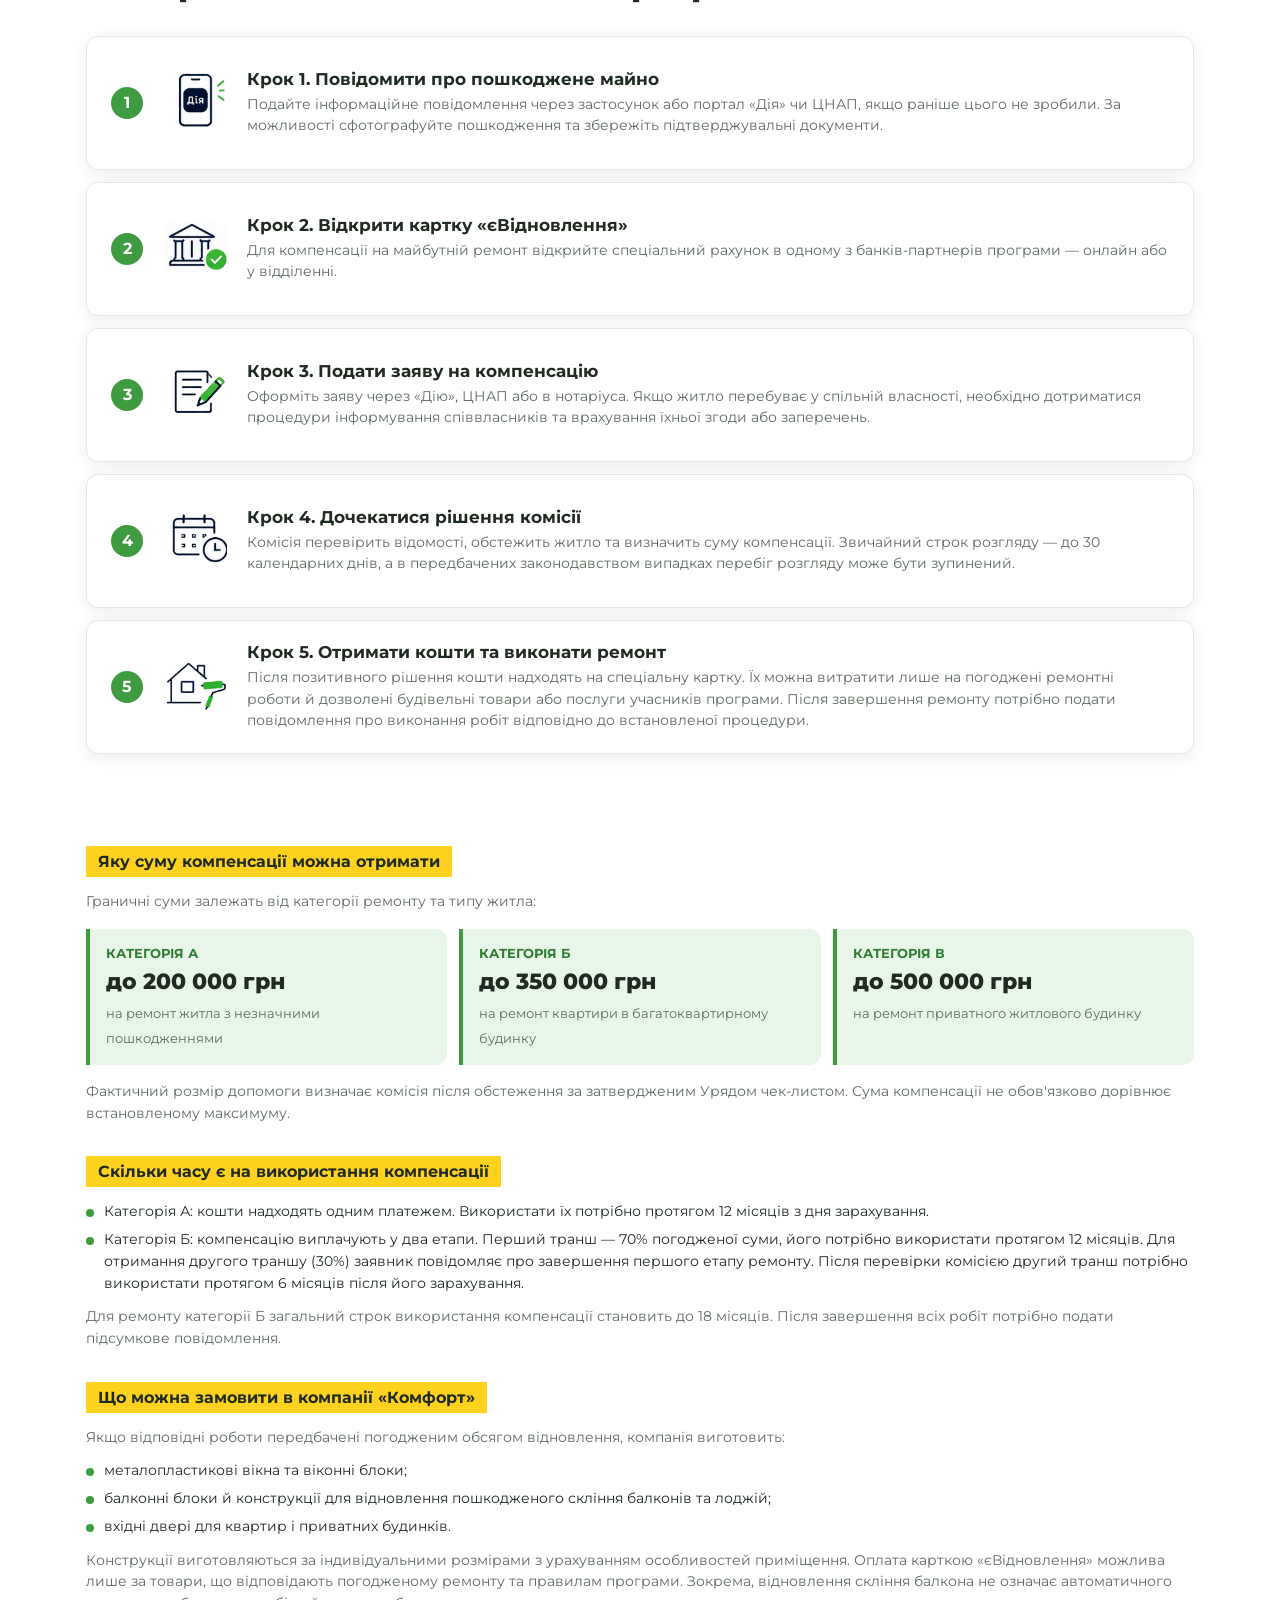
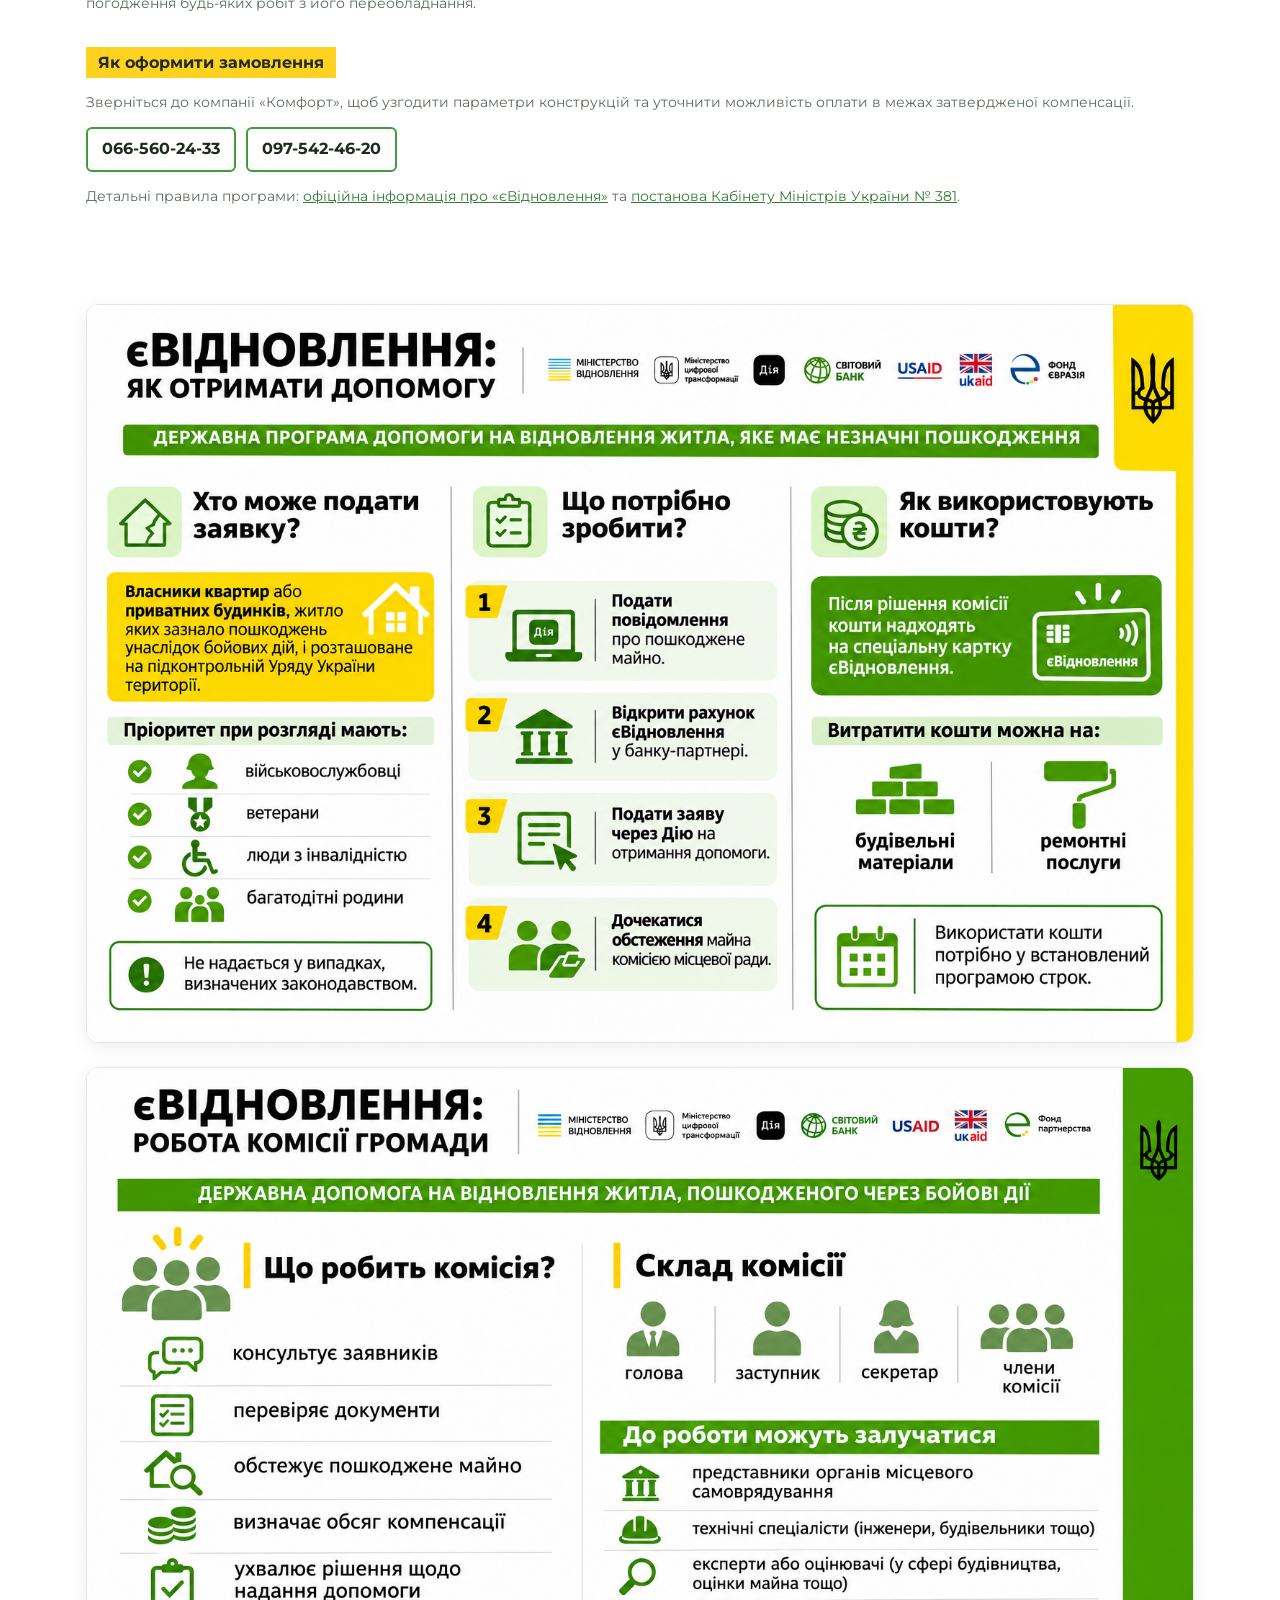
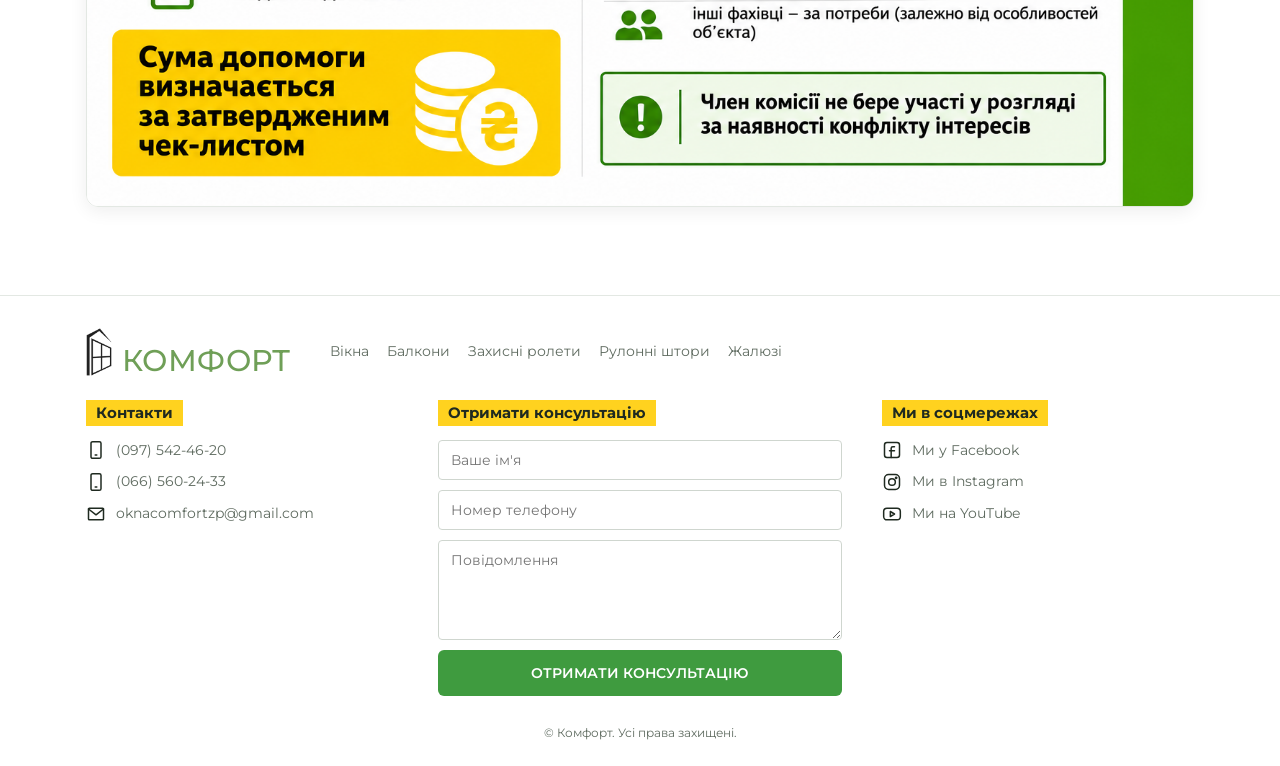
==== commit 2e967998: "Логотип Комфорт у футері, прибрано міський телефон (061) 701-61-31 Co-Authored-By: Claude Opus 5.5 <" ====
--- a/index.html
+++ b/index.html
@@ -186,8 +186,8 @@
 /* ============ ФУТЕР ============ */
 .footer{border-top:1px solid var(--border);padding:32px 0 24px;background:#fff}
 .footer__top{display:flex;flex-direction:column;gap:16px;margin-bottom:24px}
-.logo{display:flex;align-items:center;gap:6px;text-decoration:none;color:var(--green-dark);font-size:24px;font-weight:800;letter-spacing:1px}
-.logo .icon{width:34px;height:34px;stroke:var(--text)}
+.logo{display:flex;align-items:flex-end;gap:10px;text-decoration:none;color:#6f9f57;font-size:30px;font-weight:500;letter-spacing:.5px;line-height:1}
+.logo__icon{width:auto;height:48px}
 .footer__nav{display:flex;flex-wrap:wrap;gap:8px 18px}
 .footer__nav a{text-decoration:none;color:var(--muted);font-size:14px}
 .footer__nav a:hover{color:var(--green-dark)}
@@ -475,9 +475,9 @@
 <footer class="footer" id="contacts">
   <div class="container">
     <div class="footer__top" data-aos="fade-up">
-      <a href="#" class="logo">
-        <svg class="icon" viewBox="0 0 48 48"><path d="M8 42 V10 L28 4 V42"/><path d="M28 10 H38 V42"/><line x1="4" y1="42" x2="44" y2="42"/></svg>
-        КОМФОРТ
+      <a href="#" class="logo" aria-label="Комфорт">
+        <img src="images/logo-icon.png" alt="" width="43" height="80" class="logo__icon">
+        <span>КОМФОРТ</span>
       </a>
       <nav class="footer__nav">
         <a href="#">Вікна</a>
@@ -494,7 +494,6 @@
         <ul class="contacts">
           <li><a href="tel:+380975424620"><svg class="icon" viewBox="0 0 24 24"><rect x="6" y="2" width="12" height="20" rx="2"/><line x1="11" y1="18" x2="13" y2="18"/></svg>(097) 542-46-20</a></li>
           <li><a href="tel:+380665602433"><svg class="icon" viewBox="0 0 24 24"><rect x="6" y="2" width="12" height="20" rx="2"/><line x1="11" y1="18" x2="13" y2="18"/></svg>(066) 560-24-33</a></li>
-          <li><a href="tel:+380617016131"><svg class="icon" viewBox="0 0 24 24"><path d="M5 3 H9 L11 8 L8 10 A11 11 0 0 0 14 16 L16 13 L21 15 V19 A2 2 0 0 1 19 21 A16 16 0 0 1 3 5 A2 2 0 0 1 5 3"/></svg>(061) 701-61-31</a></li>
           <li><a href="mailto:oknacomfortzp@gmail.com"><svg class="icon" viewBox="0 0 24 24"><rect x="3" y="5" width="18" height="14" rx="1"/><polyline points="3,6 12,13 21,6"/></svg>oknacomfortzp@gmail.com</a></li>
         </ul>
       </div>
